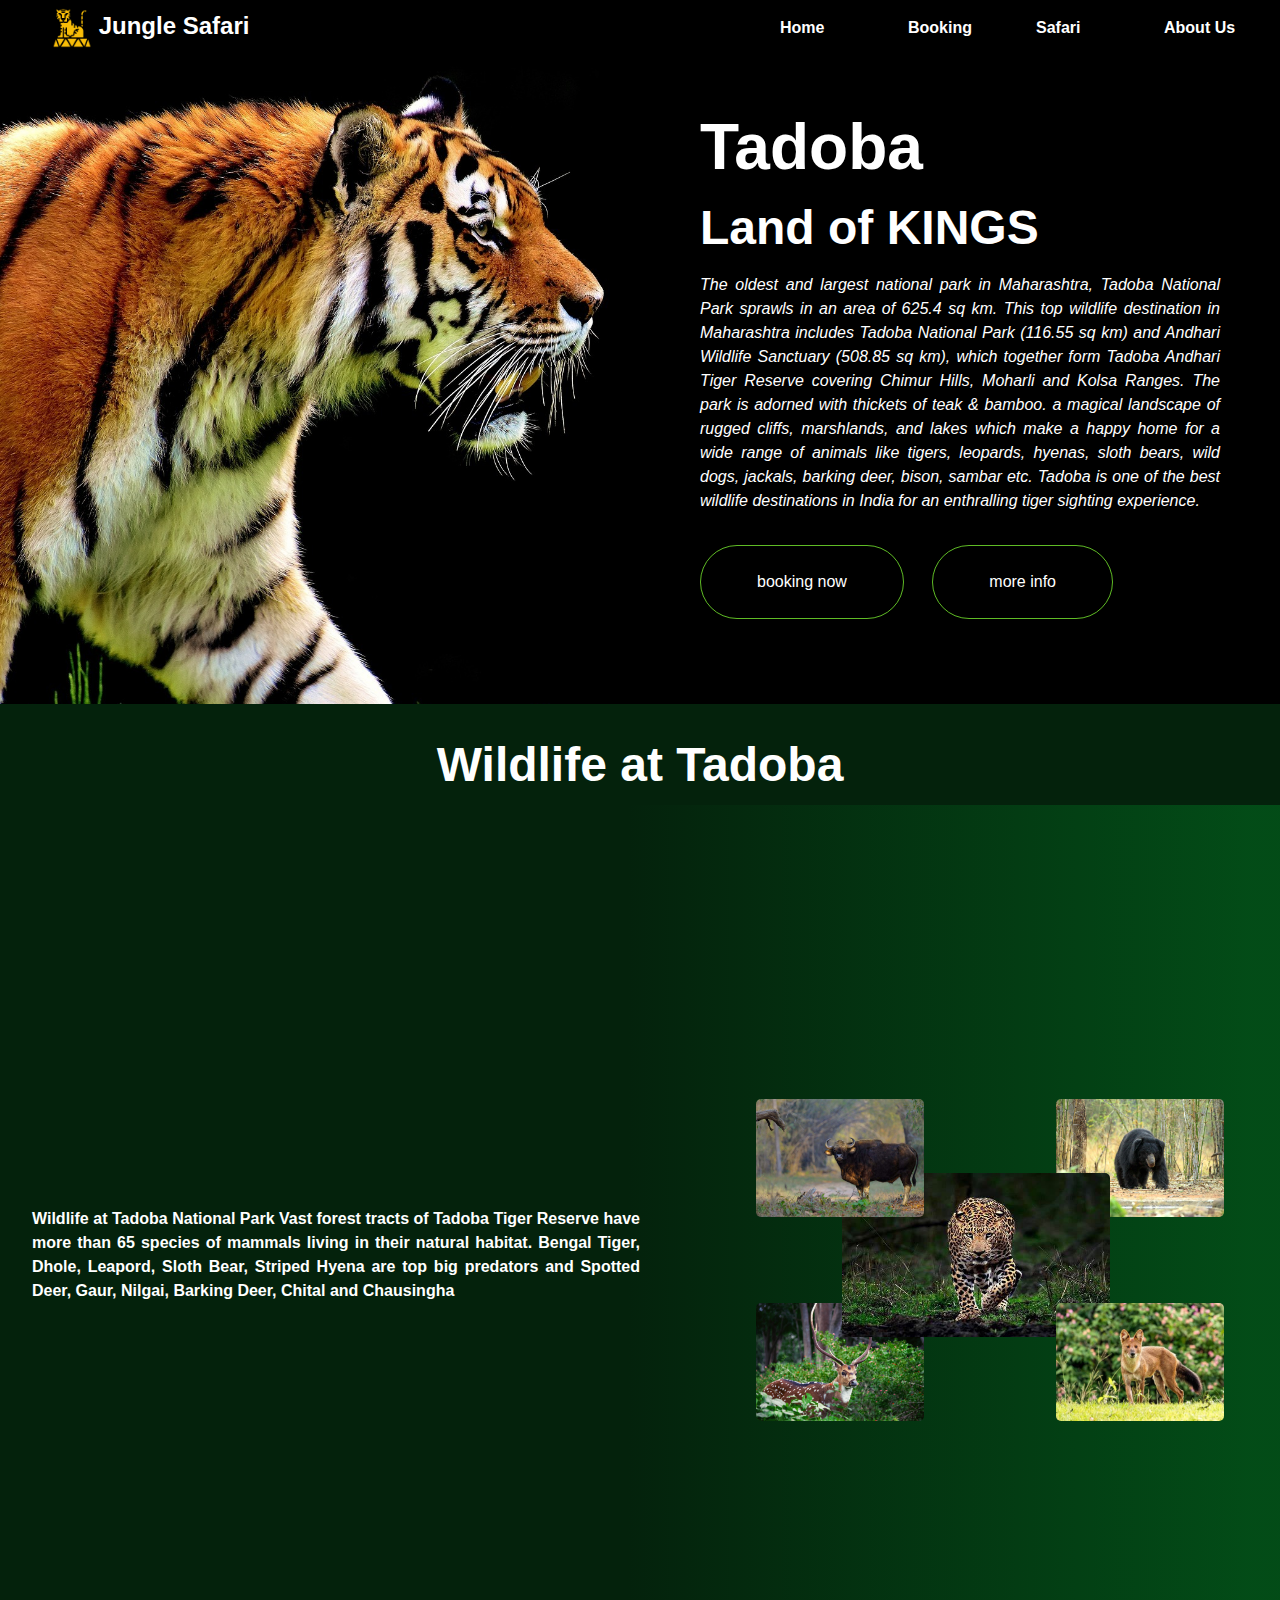
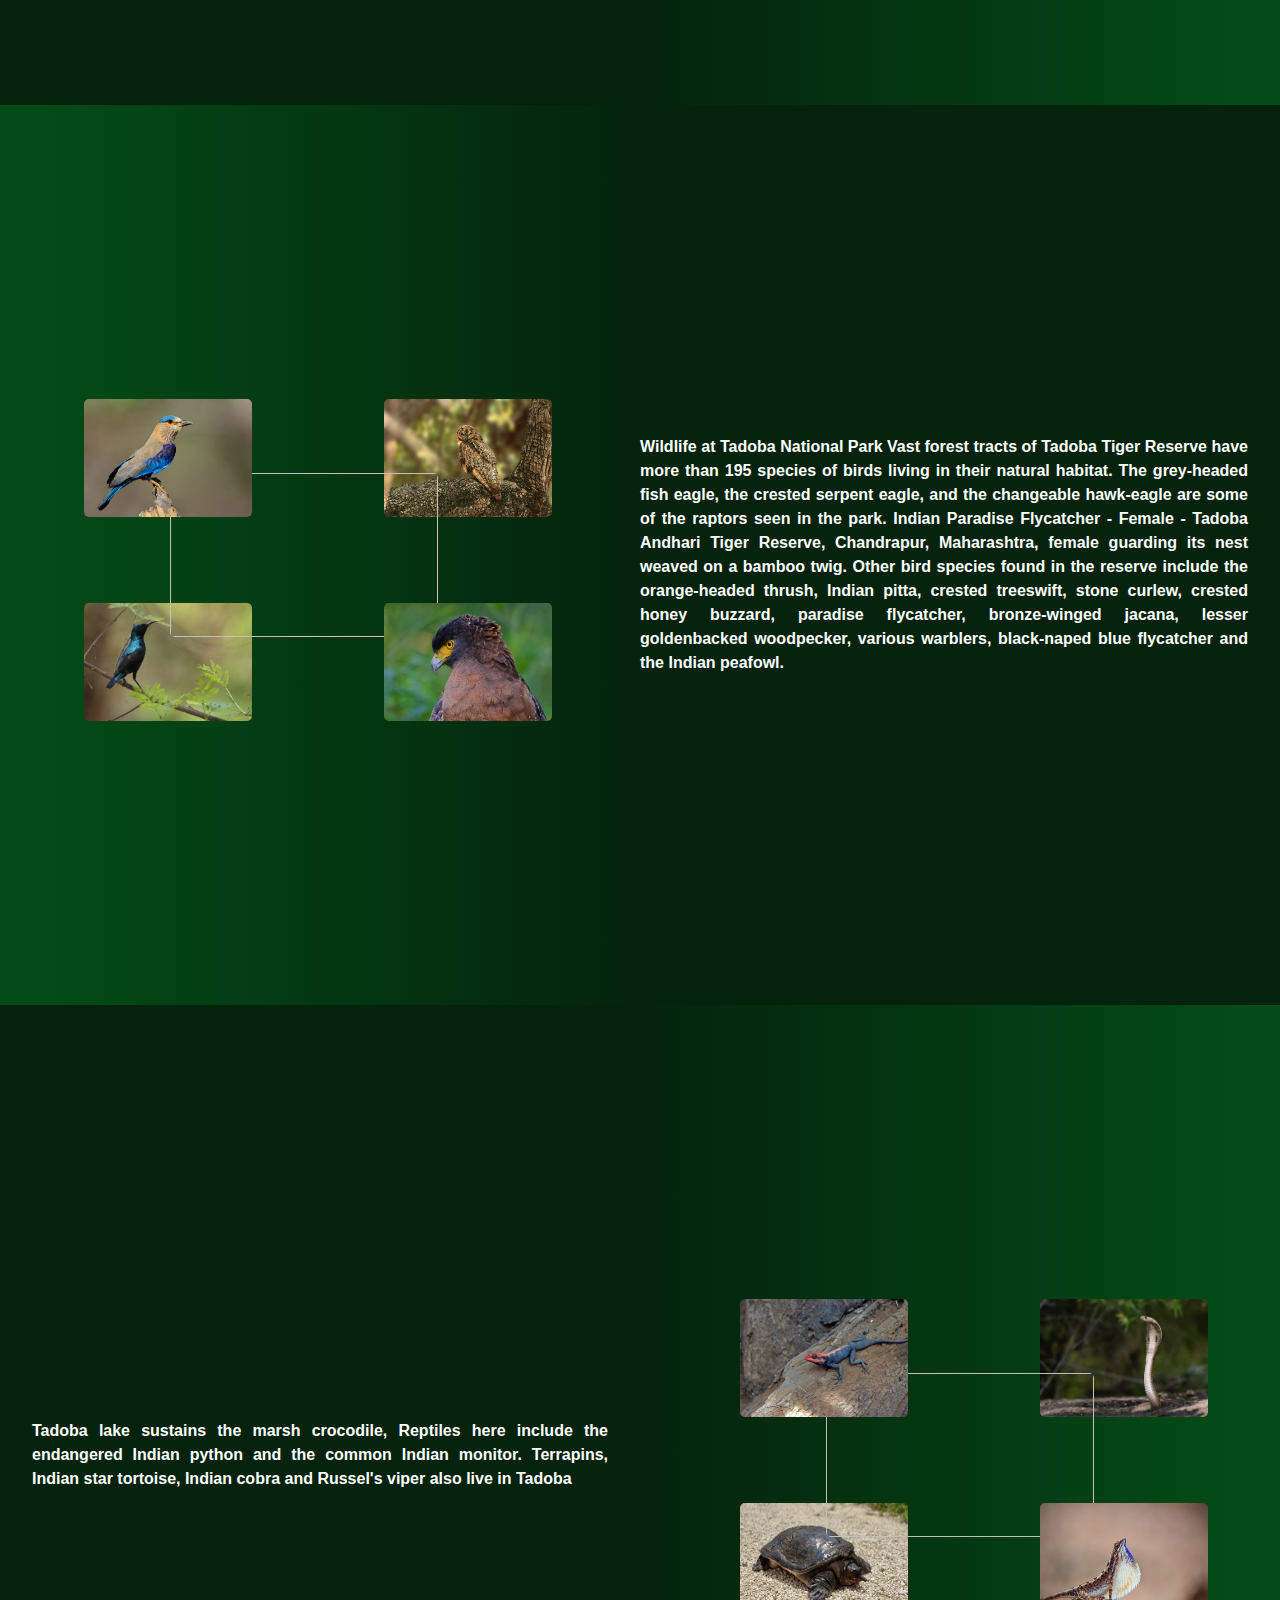
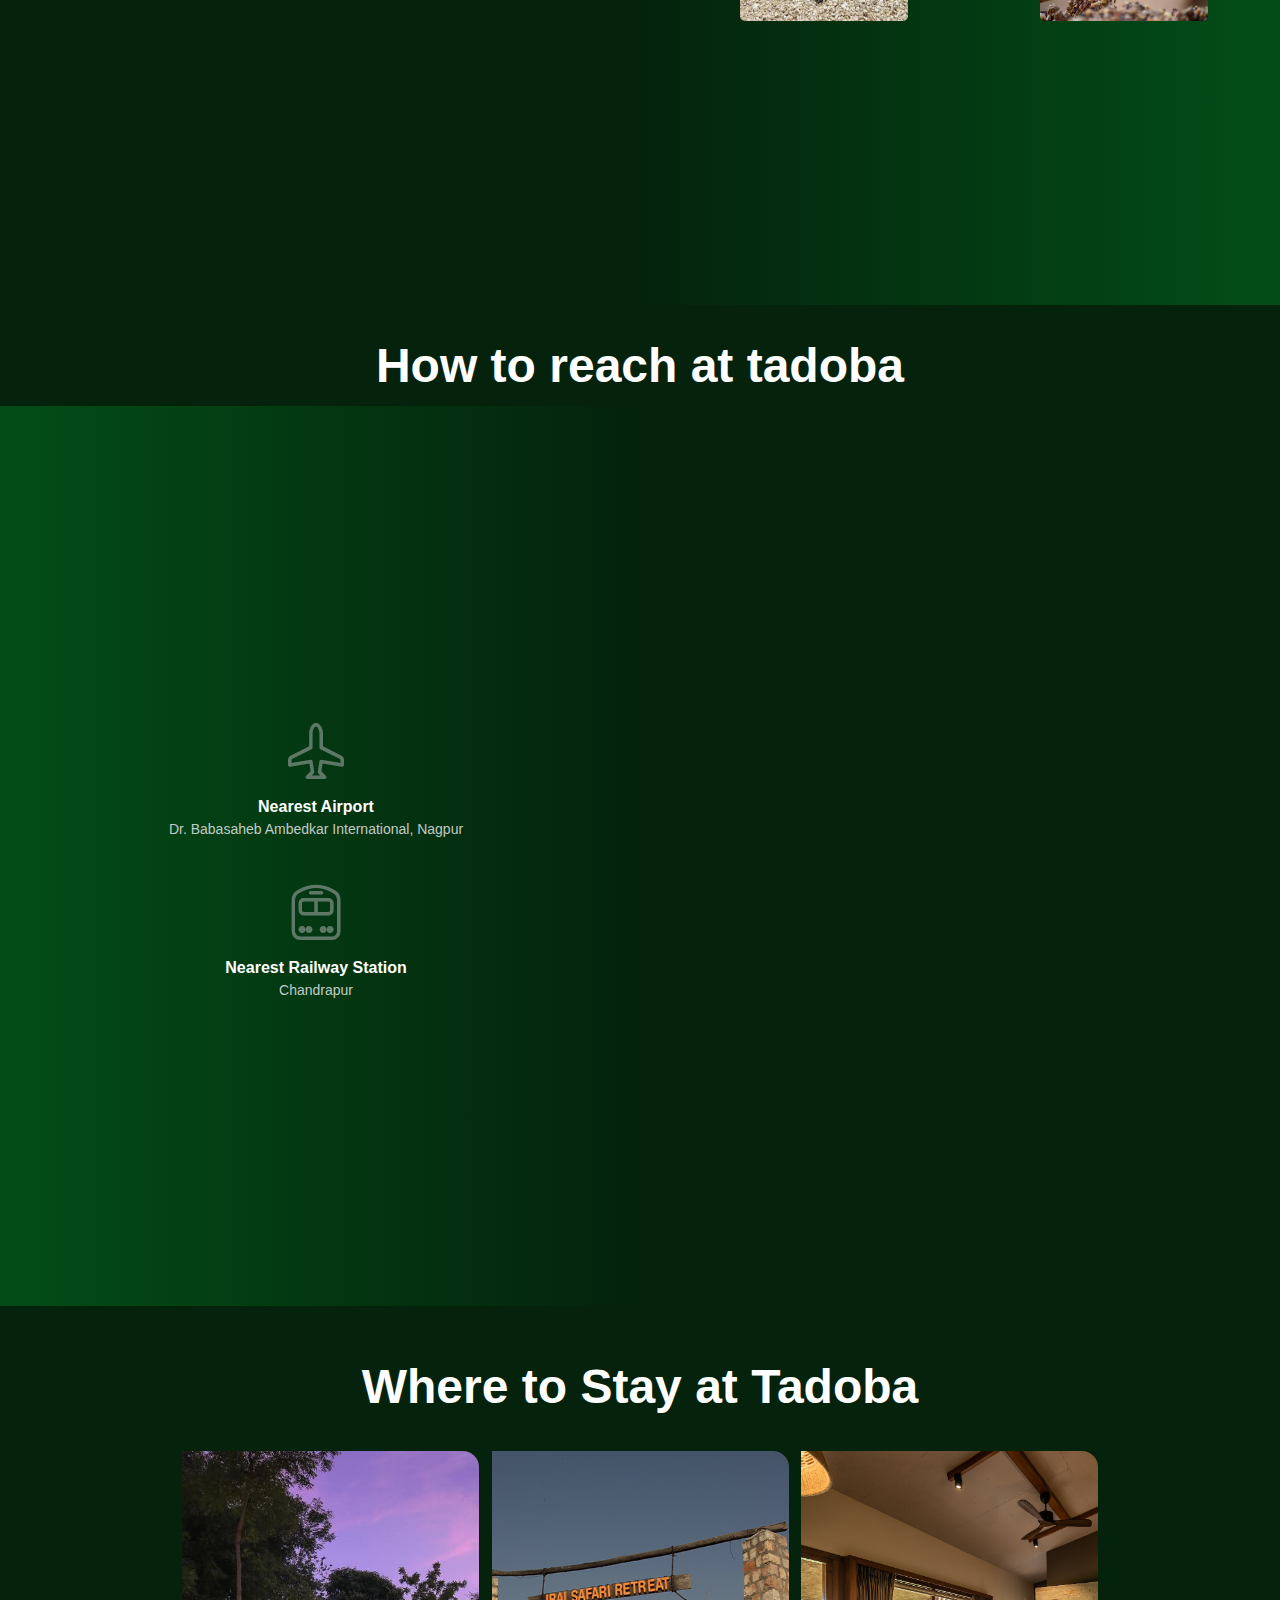
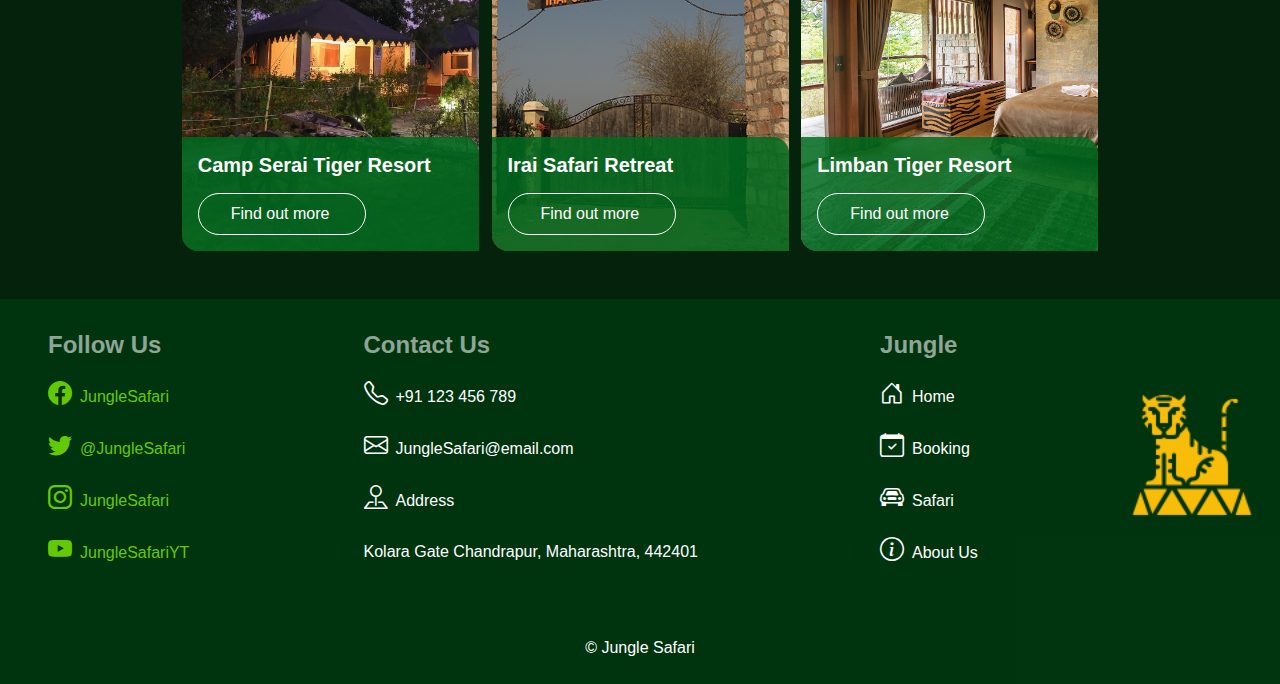
==== index.html @ 9cb2b4d2 "v0.1" ====
<!DOCTYPE html>
<html lang="en">
  <head>
    <meta charset="UTF-8" />
    <meta http-equiv="X-UA-Compatible" content="IE=edge" />
    <meta name="viewport" content="width=device-width, initial-scale=1.0" />
    <link rel="stylesheet" href="./css/bootstrap-icons.css">
    <link rel="stylesheet" href="./css/bootstrap.min.css">
    <link rel="stylesheet" href="./css/style.css" />

    <title>Jungle Safari</title>
    <link rel="icon" href="image/icons8-tiger-64.png" type="image/icon png ">
  </head>
  <body>
    <div class="hero-box container-fluid">
      <div class="row no-gutters navbar">
        <div class="col logo-a">
          <a href="#">
            <img
              src="image/icons8-tiger-96.png"
              width="40"
              height="40"
              alt="Logo image"
            />
            Jungle Safari
          </a>
        </div>
        <div class="col">
          <ul class="nav justify-content-end">
            <li><a href="#">Home</a></li>
            <li><a href="#">Booking</a></li>
            <li><a href="#">Safari</a></li>
            <li><a href="#">About Us</a></li>
          </ul>
        </div>
      </div>
      <div class="row no-gutters">
        <div class="col">
          <div class="hero-img">
            <img src="./image/tiger-crop.jpg" alt="" />
          </div>
        </div>
        <div class="col">
          <div class="hero-txt">
            <h1>Tadoba</h1>
            <h2>Land of KINGS</h2>
            <article>
              The oldest and largest national park in Maharashtra, Tadoba
              National Park sprawls in an area of 625.4 sq km. This top wildlife
              destination in Maharashtra includes Tadoba National Park (116.55
              sq km) and Andhari Wildlife Sanctuary (508.85 sq km), which
              together form Tadoba Andhari Tiger Reserve covering Chimur Hills,
              Moharli and Kolsa Ranges. The park is adorned with thickets of
              teak & bamboo. a magical landscape of rugged cliffs, marshlands,
              and lakes which make a happy home for a wide range of animals like
              tigers, leopards, hyenas, sloth bears, wild dogs, jackals, barking
              deer, bison, sambar etc. Tadoba is one of the best wildlife
              destinations in India for an enthralling tiger sighting
              experience.
            </article>
            <div class="button">
              <a class="btn-a" href="#">booking now</a>
              <a class="btn-a" href="#">more info</a>
            </div>
          </div>
        </div>
      </div>
    </div>
    <!-------------------------------------------------------------------------------------->
    <div class="info-section-box">
      <h2>Wildlife at Tadoba</h2>
      <!------------ Card-1  ----------------->
      
        <div class="section-box">
          <div class="row g-0 ">
            <div class="section-info col">
              Wildlife at Tadoba National Park Vast forest tracts of Tadoba
              Tiger Reserve have more than 65 species of mammals living in their
              natural habitat. Bengal Tiger, Dhole, Leapord, Sloth Bear, Striped
              Hyena are top big predators and Spotted Deer, Gaur, Nilgai,
              Barking Deer, Chital and Chausingha
            </div>
            <div class="section-image col">
              <img class="img-1" src="image/Rangawa.jpg" alt="" />
              <img class="img-2" src="image/Sloth-Beer.jpg" alt="" />
              <img class="img-3" src="image/Lepoard.jpg" alt="" />
              <img class="img-4" src="image/spotted-deer.jpg" alt="" />
              <img class="img-5" src="image/Dhole.jpg" alt="" />             
            </div>
          </div>
        </div>

        <!------------ Card-2  ----------------->
        <div class="section-box section-box-rev">
          <div class="row g-0">
            <div class="section-info col">
              Wildlife at Tadoba National Park Vast forest tracts of Tadoba
              Tiger Reserve have more than 195 species of birds living in their
              natural habitat. The grey-headed fish eagle, the crested serpent
              eagle, and the changeable hawk-eagle are some of the raptors seen
              in the park. Indian Paradise Flycatcher - Female - Tadoba Andhari
              Tiger Reserve, Chandrapur, Maharashtra, female guarding its nest
              weaved on a bamboo twig. Other bird species found in the reserve
              include the orange-headed thrush, Indian pitta, crested treeswift,
              stone curlew, crested honey buzzard, paradise flycatcher,
              bronze-winged jacana, lesser goldenbacked woodpecker, various
              warblers, black-naped blue flycatcher and the Indian peafowl.
            </div>
            <div class="section-image col">
              <img class="img-1" src="image/indian-roller.jpg" alt="" />
              <img class="img-2" src="image/motted-wood-owl.jpg" alt="" />
              <img class="img-3" src="image/Peacock.jpg" alt=""/>
              <img
                class="img-4"
                src="image/purple-sunbird.jpg"
                alt=""
              />
              <img class="img-5" src="image/crested-serpent-eagle.jpg" alt="" />
            </div>
          </div>
        </div>
        <!------------ Card-3  ----------------->
        <div class="section-box">
          <div class="row g-0">
            <div class="section-info col">
              Tadoba lake sustains the marsh crocodile, Reptiles here include the
              endangered Indian python and the common Indian monitor. Terrapins,
              Indian star tortoise, Indian cobra and Russel's viper also live in
              Tadoba
            </div>
            <div class="section-image col-md-6">
              <img class="img-1" src="image/Rock-Agama.jpg" alt="" />
              <img class="img-2" src="image/Cobra.jpg" alt="" />
              <img class="img-3" src="image/Crocodile.jpg" alt="" />
              <img class="img-4" src="image/Softshell-Turtle.jpg" alt="" />
              <img class="img-5" src="image/fan-throated-lizard.jpg" alt="" />
            </div>
          </div>      
        </div>
      </div>
      <!--------------------Map-Section---------------------------------------------->
      <div class="map-box">
        <h2>How to reach at tadoba</h2>
        <div class="map-card row ">
          <div class="map-i col">
            <div class="map-tran">         
              <i class="bi bi-airplane"></i>
              <div class="map-title">Nearest Airport</div>
              <div class="map-info">
                Dr. Babasaheb Ambedkar International, Nagpur
              </div>
            </div>
            <div class="map-tran">
              <i class="bi bi-train-front"></i>
              <div class="map-title">Nearest Railway Station</div>
              <div class="map-info">Chandrapur</div>
            </div>
          </div>
          <div class="map col">
            <iframe
              src="https://www.google.com/maps/embed?pb=!1m18!1m12!1m3!1d1222893.2368048888!2d78.76772570467499!3d20.540471046268408!2m3!1f0!2f0!3f0!3m2!1i1024!2i768!4f13.1!3m3!1m2!1s0x3a2ccd16b6538703%3A0x418b2e1575b004d1!2sTadoba-Andhari%20National%20Park!5e0!3m2!1sen!2sin!4v1667019342369!5m2!1sen!2sin"
  
              allowfullscreen=""
              loading="lazy"
              referrerpolicy="no-referrer-when-downgrade"
            ></iframe>
          </div>
        </div>
      </div>
      <!------------------------------Card DECk---------------------------------->
      <div class="card-box">
        <h2>Where to Stay at Tadoba</h2>

        <div class="row g-0">   
        
          <div class="cards-box">
            <img src="image/camp-serai.jpg" alt="">
              <div class="card-des">
              <h5>Camp Serai Tiger Resort</h5>
              <a class="card-btn" href="#">Find out more</a>
            </div>
          </div>
          
        
          <div class="cards-box ">
            <img src="image/Irai-safari-retreat.jpg" alt="">
            <div class="card-des">            
              <h5>Irai Safari Retreat</h5>
              <a class="card-btn" href="#">Find out more</a>
            </div>
          </div>
          
          
          <div class="cards-box">
            <img src="image/Limban-Resort.jpg" alt="">         
            <div class="card-des">
              <h5>Limban Tiger Resort</h5>
              <a class="card-btn" href="#">Find out more</a>
            </div>
      
          </div>
        </div>
      </div>
    </div>
    <!------------------------------------Footer---------------------------------------------------->
    <footer>
      <div class="card-footer">
      <div class="footer-social social-a">
        <h6>Follow Us</h6>
        <a href="#"><i class="bi bi-facebook"></i>JungleSafari </a>
        <a href="#"><i class="bi bi-twitter"></i>@JungleSafari</a>
        <a href="#"><i class="bi bi-instagram"></i>JungleSafari</a>
        <a href=""><i class="bi bi-youtube"></i>JungleSafariYT</a>
      </div>
      <div class="footer-social">
        <h6>Contact Us</h6>
        <a href="#"><i class="bi bi-telephone"></i>+91 123 456 789</a>
        <a href="#"><i class="bi bi-envelope"></i>JungleSafari@email.com</a>
        <a href=""#><i class="bi bi-pin-map"></i>Address</a>
        <div class="address"> Kolara Gate Chandrapur, Maharashtra, 442401</div>
      </div>
      <div class="footer-social">
        <h6>Jungle</h6>
        <a href="#"><i class="bi bi-house-door"></i>Home</a>
        <a href="#"><i class="bi bi-calendar-check"></i>Booking</a>
        <a href="#"><i class="bi bi-car-front"></i>Safari</a>
        <a href="#"
        ><i class="bi bi-info-circle"></i>About Us</a
      >
      </div>
      <div class="img-footer">
        <img  src="image/icons8-tiger-96.png" alt="" width="128" height="128">
        
      </div>
    </div>
      <div class="footer-copy"> &copy; Jungle Safari</div>
    </footer>
  </body>
</html>
---- css/style.css ----
body {
  margin: 0;
  padding: 0;
  box-sizing: border-box;
  font-family: "Open Sans", sans-serif;
  background-color: #04220c;
}

@font-face {
  font-display: swap;
  font-family: "Open Sans";
  font-style: normal;
  src: local("Open Sans") url(font/opensans.woff2) format("woff2");
}

.hero-box {
  background-color: rgb(0, 0, 0);
}

.nav a {
  color: #ffff;
  font-size: 16px;
  font-weight: 600;
  text-decoration: none;
  padding: 10px 24px;
}

.nav li {
  width: 128px;
  height: 24px;
}
.nav a:hover {
  background-color: #5fbb25;
  border-radius: 20px;
}
.logo-a {
  margin-left: 40px;
}
.logo-a a {
  font-size: 24px;
  font-weight: 600;
  color: #ffff;
}
.logo-a a {
  text-decoration: none;
}
.logo-a a:hover {
  color: #5fbb25;
}

.hero-img {
  position: relative;
  width: 100%;
  height: 100%;
  margin-left: -15px;
}
.hero-img img {
  width: 100%;
  height: 100%;
  object-fit: cover;
  object-position: top -64px right 0;
  position: absolute;
  left: 0;
  right: 0;
  bottom: 0;
  top: 0;
}
.hero-txt {
  color: rgb(255, 255, 255);
  padding: 48px;
  min-height: 648px;
  text-align: justify;
}

.hero-txt h1 {
  font-size: 64px;
  font-weight: 800;
  line-height: 87px;
}
.hero-txt h2 {
  font-size: 48px;
  font-weight: 600;
}
article {
  padding: 8px 0;
  font-size: 16px;
  font-style: italic;
  font-weight: 500;
}
.button {
  padding-top: 24px;
}

.button a {
  text-decoration: none;
  font-size: 16px;
  font-weight: 600px;
  color: #ffff;
}

.btn-a {
  display: inline-block;
  border: 1px solid #5fbb25;
  background: none;
  padding: 24px 56px;
  border-radius: 40px;
  margin-right: 24px;
}
.btn-a:hover {
  background-color: #5fbb25;
}

.info-section-box {
  display: flex;
  flex-direction: column;
}
.info-section-box h2 {
  color: #ffff;
  font-size: 48px;
  font-weight: 600;
  line-height: 65px;
  align-self: center;
  margin-top: 28px;
}
.section-box {
  display: flex;
  background: linear-gradient(
    270deg,
    rgba(1, 117, 34, 0.5) 2.24%,
    rgba(7, 99, 33, 0) 51.05%
  );
  align-items: center;
  height: 100vh;
  min-height: 400px;
}

.section-box-rev {
  background: linear-gradient(
    90deg,
    rgba(1, 117, 34, 0.5) 2.24%,
    rgba(7, 99, 33, 0) 51.05%
  );
}
.section-box-rev .row {
  flex-direction: row-reverse;
}
.section-info {
  color: #ffff;
  font-size: 16px;
  font-weight: bold;
  padding: 32px;
  align-self: center;
  text-align: justify;
}

.section-image {
  position: relative;
}
.img-1 {
  position: absolute;
  width: 168px;
  height: 118px;
  top: 50%;
  right: 50%;
  transform: translate(-52px, -156px);
  border-radius: 5px;
  z-index: 10;
}
.img-2 {
  position: absolute;
  width: 168px;
  height: 118px;
  top: 50%;
  left: 50%;
  transform: translate(80px, -156px);
  border-radius: 5px;
}

.img-3 {
  position: absolute;
  width: 268px;
  height: 164px;
  top: 50%;
  right: 50%;
  transform: translate(50%, -50%);
  border-radius: 5px;
  z-index: 5;
}

.img-4 {
  position: absolute;
  width: 168px;
  height: 118px;
  top: 50%;
  right: 50%;
  transform: translate(-52px, 48px);
  border-radius: 5px;
}

.img-5 {
  position: absolute;
  width: 168px;
  height: 118px;
  top: 50%;
  left: 50%;
  transform: translate(80px, 48px);
  border-radius: 5px;
  z-index: 10;
}
/* ---------------------------------------------------------------------------------------- */
.map-box {
  display: flex;
  flex-direction: column;
}
.map-card {
  display: flex;
  background: linear-gradient(
    90deg,
    rgba(1, 117, 34, 0.5) 2.24%,
    rgba(7, 99, 33, 0) 51.05%
  );
  justify-content: space-around;
  width: 100vw;
  height: 100vh;
  min-height: 500px;
  align-items: center;
  padding: 16px;
}
.map-box h2 {
  color: #ffff;
  font-size: 48px;
  font-weight: 600;
  line-height: 65px;
  align-self: center;
  margin-top: 28px;
}
.map-tran {
  text-align: center;
  padding: 16px 48px;
}
.map-tran i {
  color: #b8b8b8;
  font-size: 56px;
  opacity: 50%;
}
.map-title {
  font-size: 16px;
  font-weight: bold;
  color: #ffff;
}
.map-info {
  color: #ebebebd4;
  font-size: 14px;
}
.map iframe {
  width: 100%;

  min-height: 450px;
  border-radius: 10px;
}

/* -------------------------------------------------------------------------------------- */
.card-box {
  display: flex;
  flex-direction: column;
  margin-top: 16px;
}
.card-box .row {
  justify-content: center;
  column-gap: 1%;
}
.card-box h2 {
  color: #ffff;
  font-size: 48px;
  font-weight: 600;
  line-height: 65px;
  margin-top: 32px;
  align-self: center;
}

.cards-box {
  position: relative;
  margin-top: 24px;
  width: 297px;
  height: 400px;
}

.cards-box img {
  object-position: -56px;
  object-fit: cover;
  width: 100%;
  height: 400px;
  border-radius: 0 16px;
}

.card-des {
  position: absolute;
  background: #006c1ed9;
  border-radius: 0 16px;
  bottom: 0;
  left: 0;
  right: 0;
  padding: 16px;
}

.card-des h5 {
  font-weight: 600;
  margin-bottom: 16px;
  color: #ffff;
}
.card-btn {
  text-decoration: none;
  display: inline-block;
  padding: 8px 32px;
  height: 42px;
  width: 168px;
  border: 1px solid #ffff;
  background: none;
  border-radius: 40px;
  color: #ffff;
  font-size: 16px;
  align-self: center;
}
.card-btn:hover {
  border: 1px solid #5fbb25;
  background-color: #5fbb25;
  color: #ffff;
}

footer {
  display: flex;
  flex-direction: column;
  background-color: #003910d4;
  margin-top: 48px;
}
.card-footer {
  display: flex;
  justify-content: space-between;
  padding: 16px;
}
.footer-social {
  display: flex;
  flex-direction: column;
  padding: 16px;
}
.footer-social a {
  padding: 8px;
}

.footer-social i {
  padding: 8px;
  font-size: 24px;
}
.card-footer a {
  text-decoration: none;
  color: #ffff;
}
.social-a a {
  color: #64c905;
}

.card-footer a:hover {
  color: #5fbb25;
}
.img-footer {
  align-self: center;
  padding: 8px;
}
footer span {
  padding: 8px;
}

footer h6 {
  color: rgba(255, 255, 255, 0.564);
  font-size: 24px;
  font-weight: 600;
  padding-left: 16px;
}

.address {
  padding: 16px;
  color: #ffff;
}
.footer-copy {
  padding: 24px;
  align-self: center;
  color: #ffff;
}
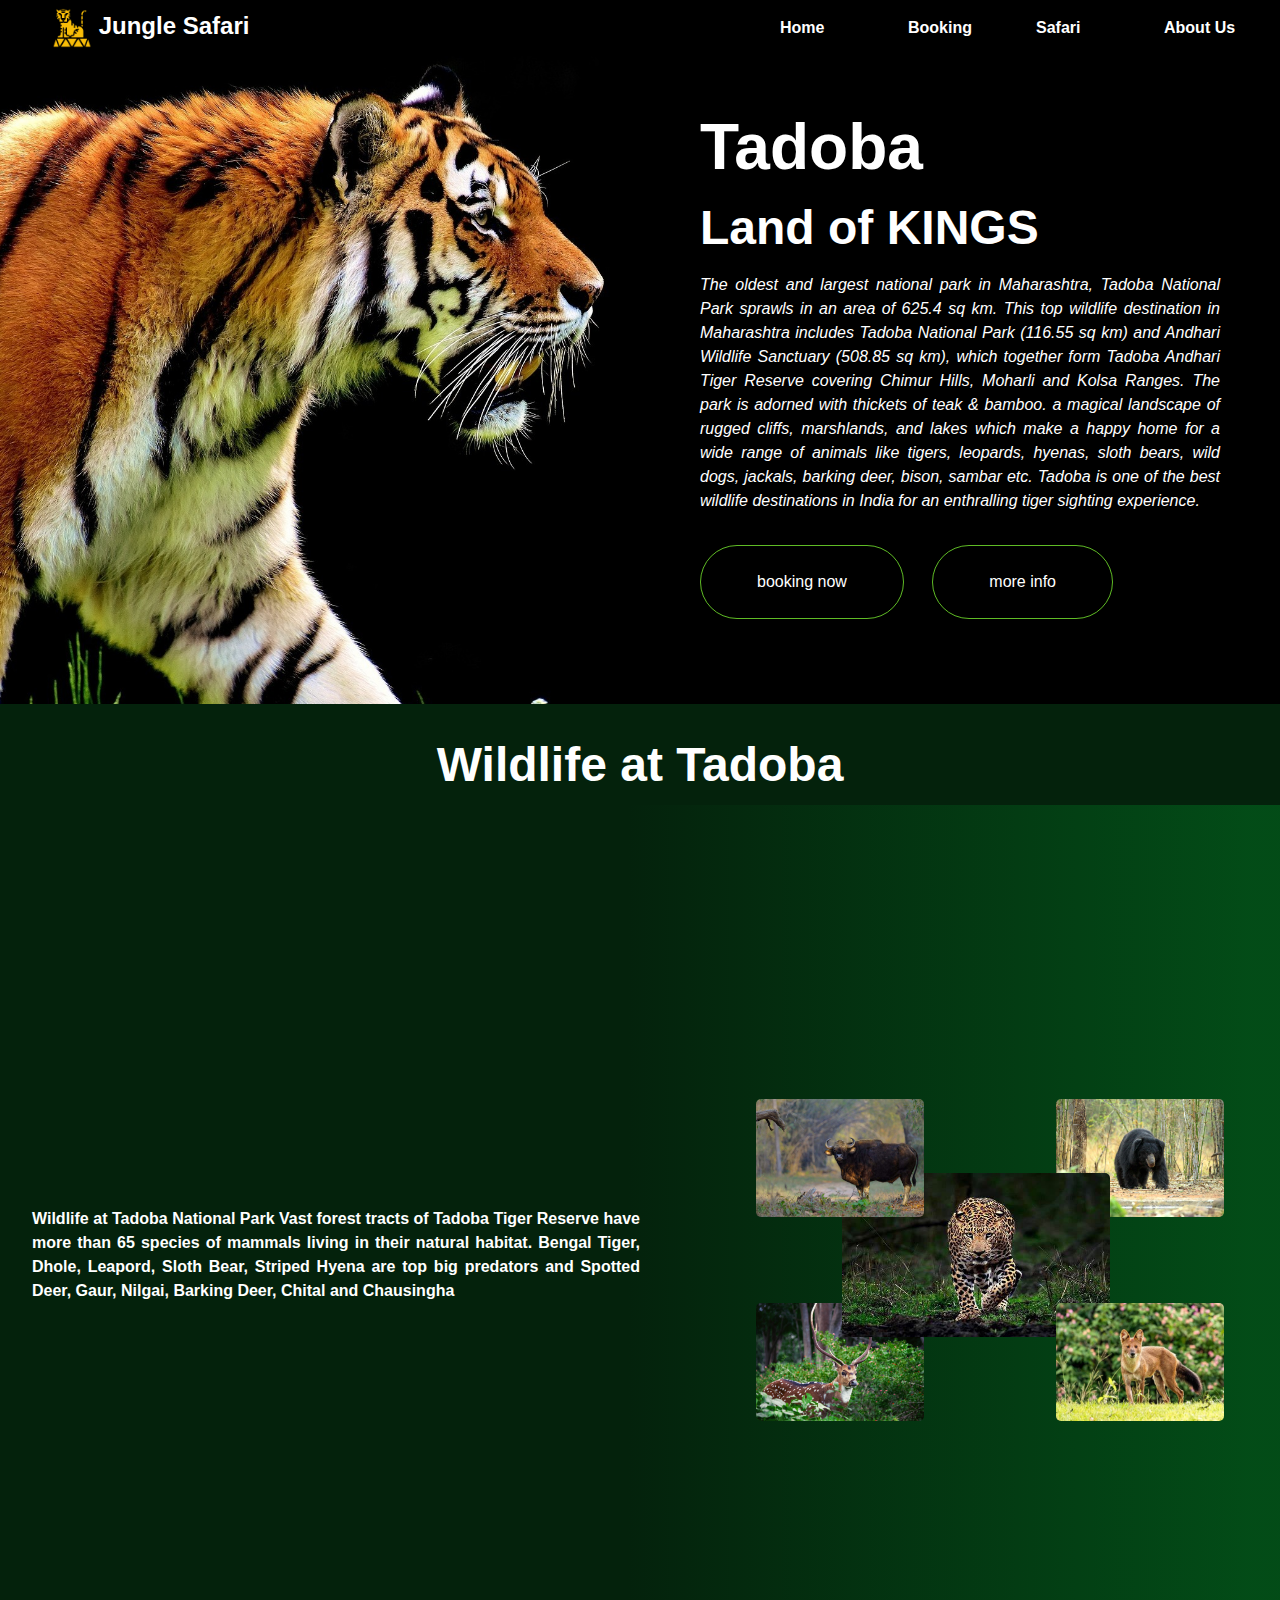
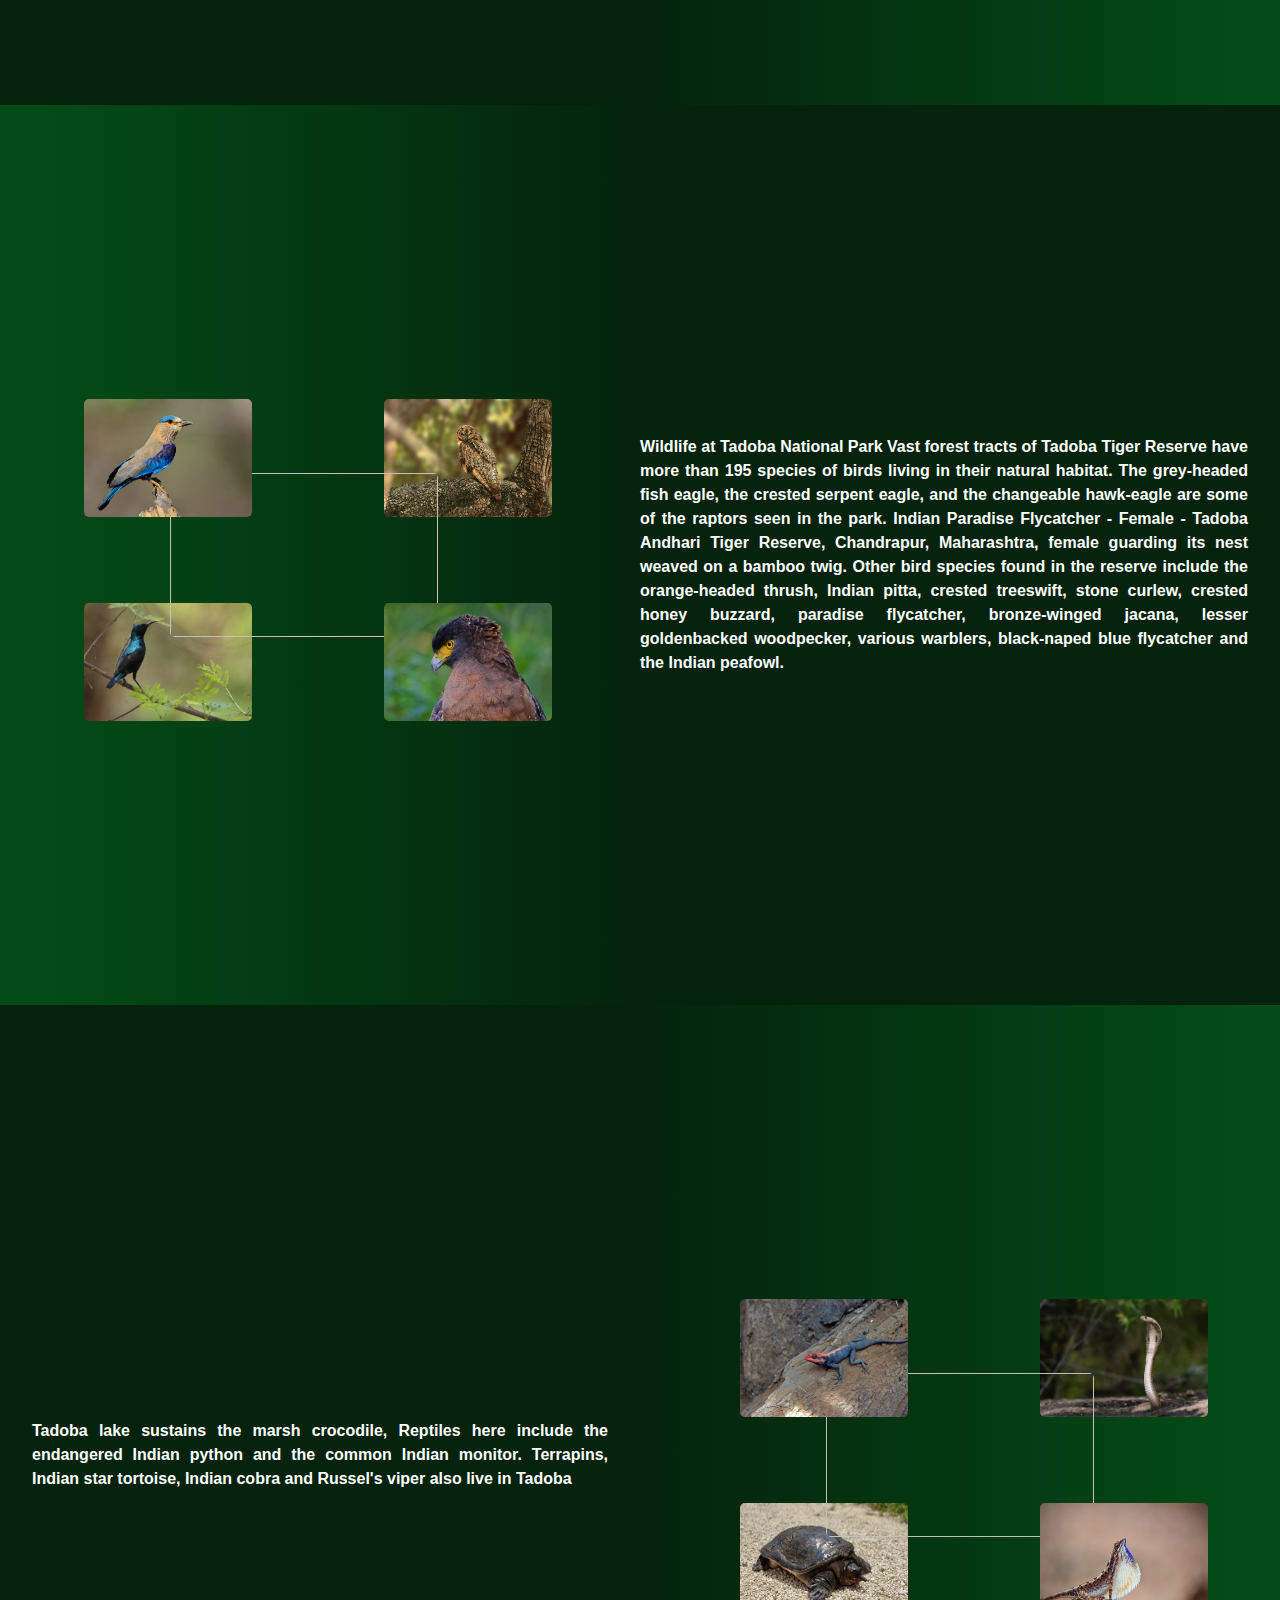
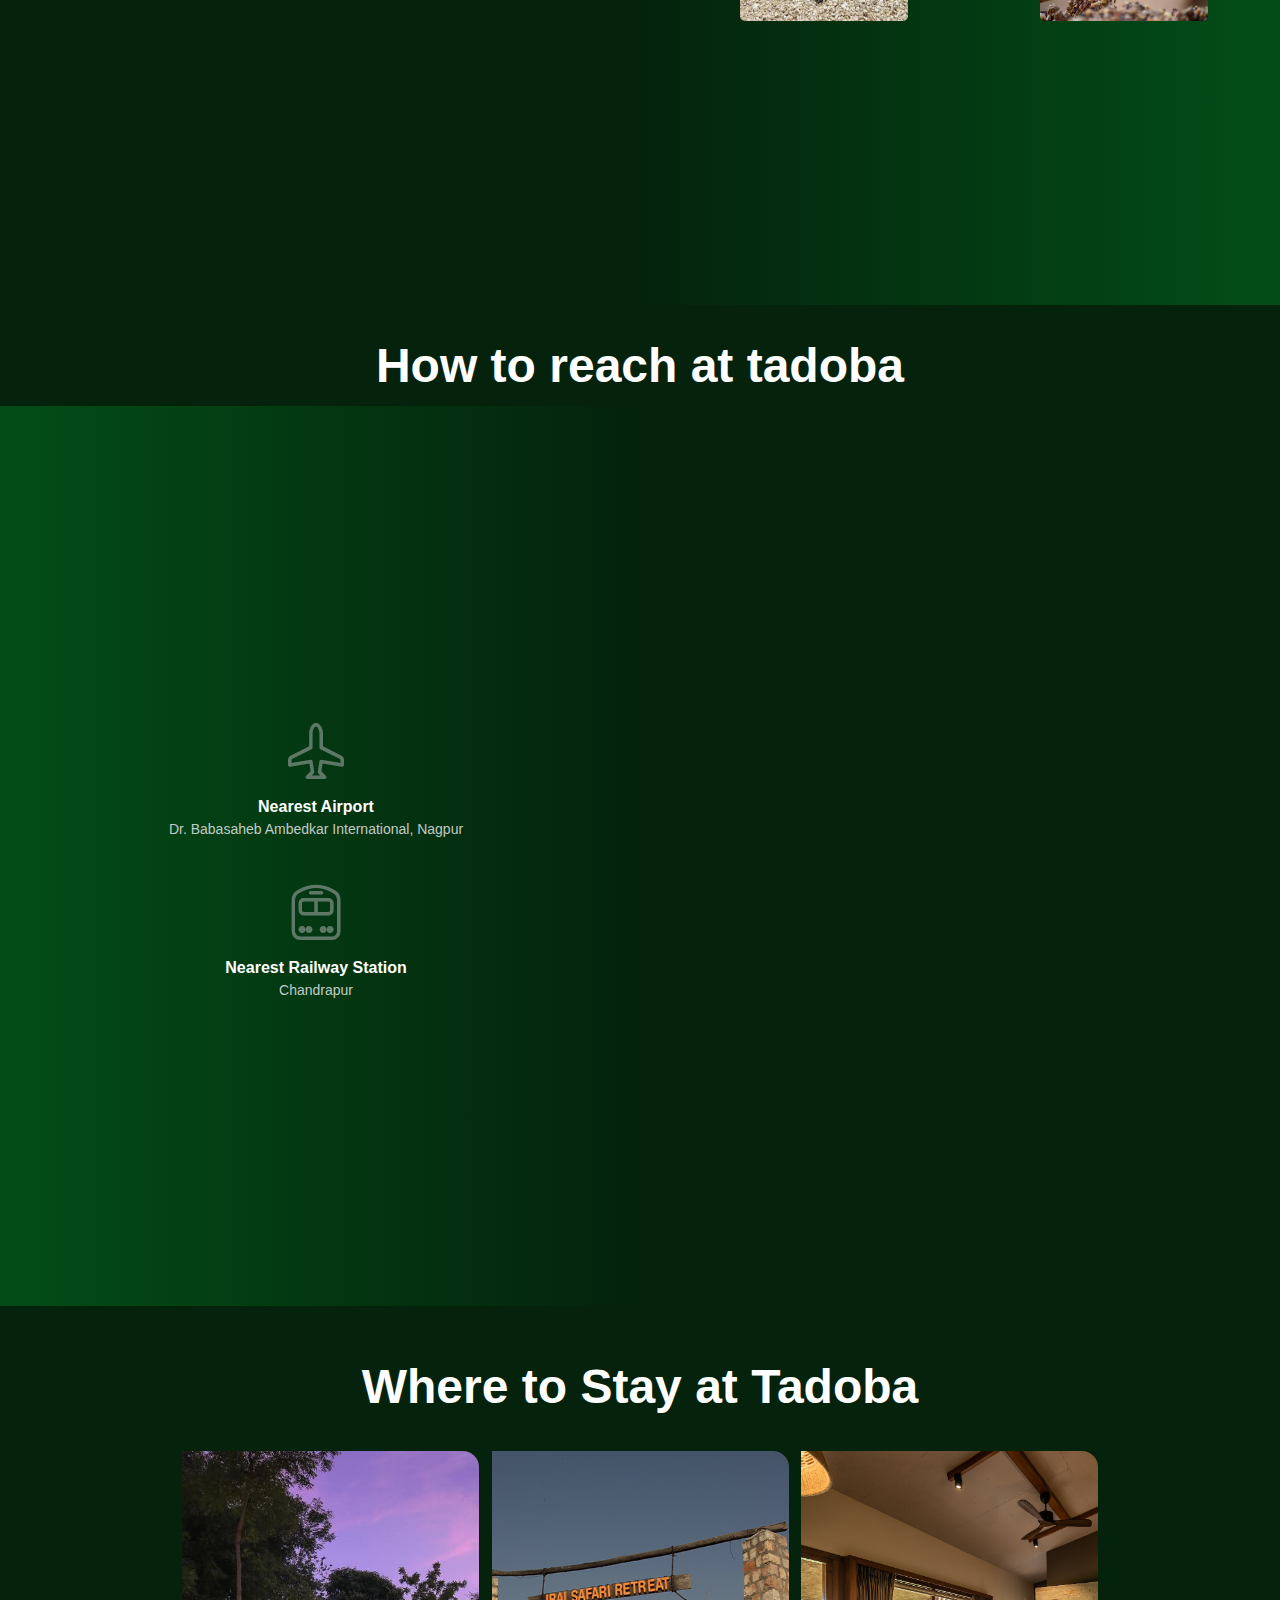
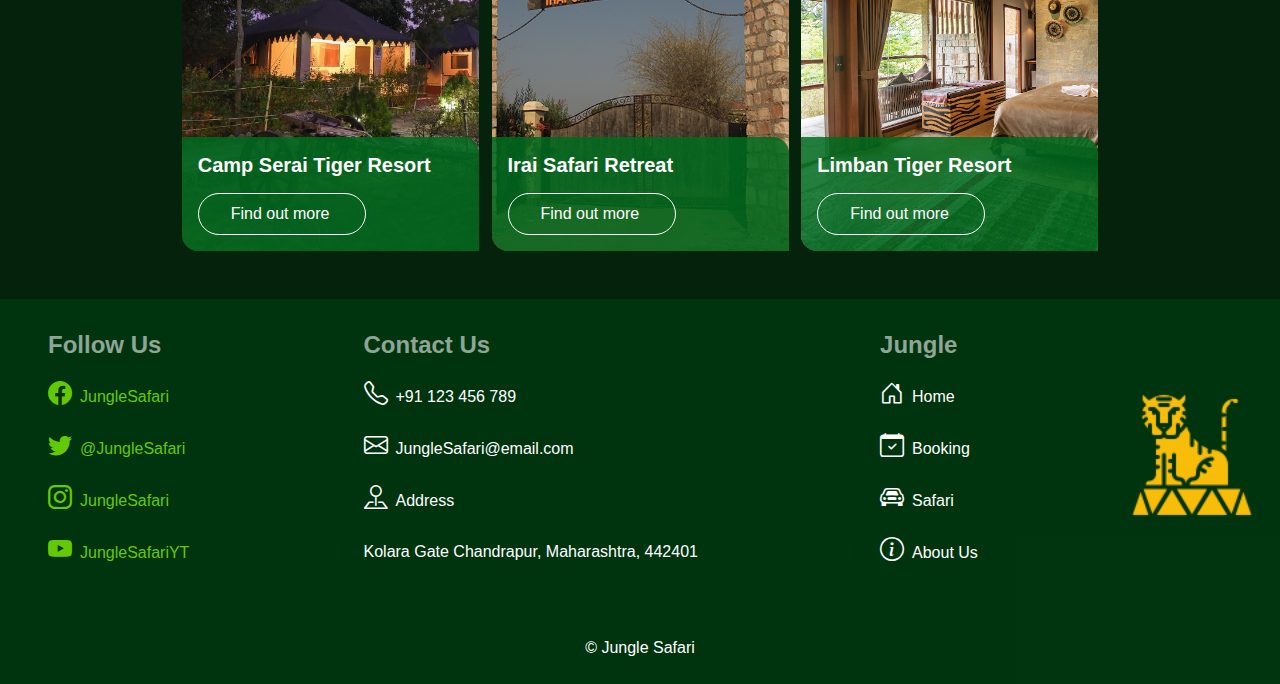
==== commit 7aa071e5: "v 0.1.1" ====
--- a/index.html
+++ b/index.html
@@ -37,7 +37,7 @@
       <div class="row no-gutters">
         <div class="col">
           <div class="hero-img">
-            <img src="./image/tiger-crop.jpg" alt="" />
+            <img src="./image/tiger-cropt.jpg" alt="" />
           </div>
         </div>
         <div class="col">
@@ -66,10 +66,10 @@
         </div>
       </div>
     </div>
-    <!-------------------------------------------------------------------------------------->
+    <!-----------------------------------Section Box--------------------------------------------------->
     <div class="info-section-box">
       <h2>Wildlife at Tadoba</h2>
-      <!------------ Card-1  ----------------->
+      <!------------ Section-1  ----------------->
       
         <div class="section-box">
           <div class="row g-0 ">
@@ -90,7 +90,7 @@
           </div>
         </div>
 
-        <!------------ Card-2  ----------------->
+        <!------------ Section-2  ----------------->
         <div class="section-box section-box-rev">
           <div class="row g-0">
             <div class="section-info col">
@@ -119,7 +119,7 @@
             </div>
           </div>
         </div>
-        <!------------ Card-3  ----------------->
+        <!------------ Section-3  ----------------->
         <div class="section-box">
           <div class="row g-0">
             <div class="section-info col">
--- a/css/style.css
+++ b/css/style.css
@@ -58,7 +58,7 @@
   width: 100%;
   height: 100%;
   object-fit: cover;
-  object-position: top -64px right 0;
+  object-position: top 0 right 0;
   position: absolute;
   left: 0;
   right: 0;
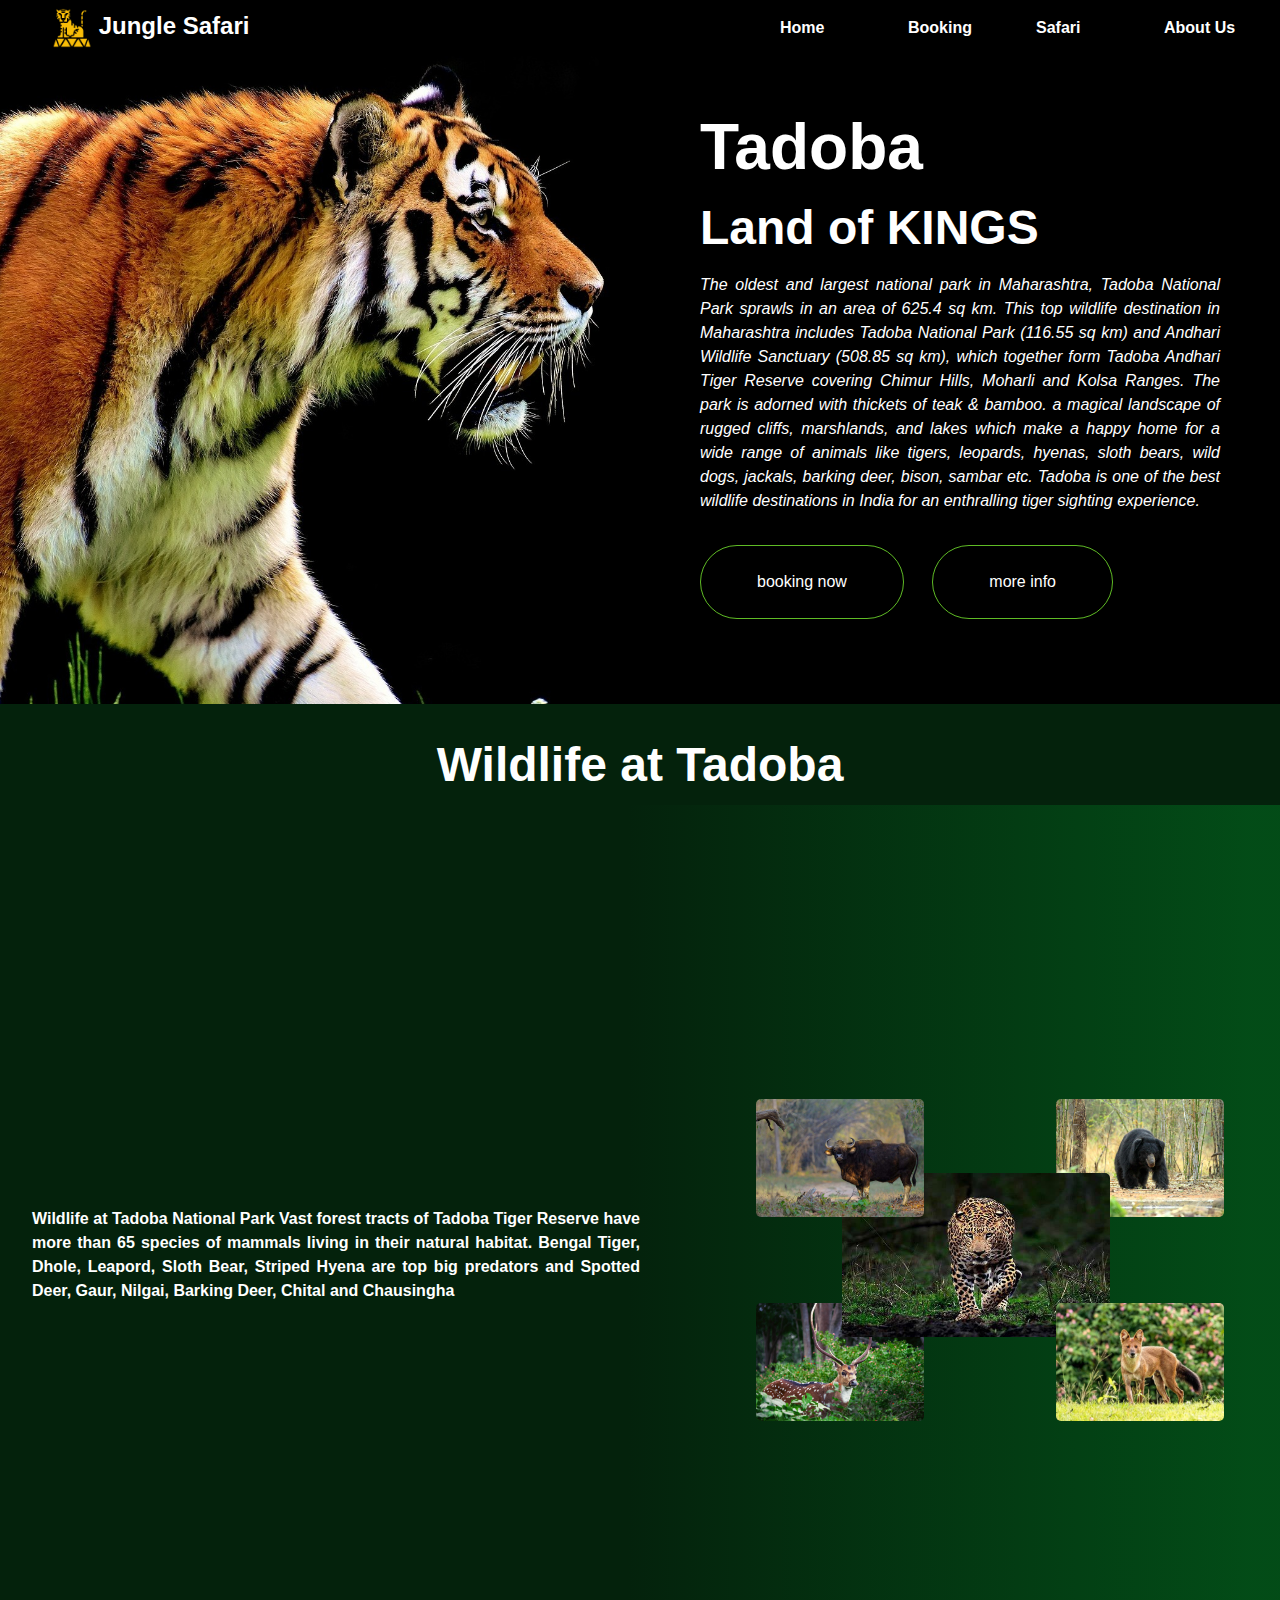
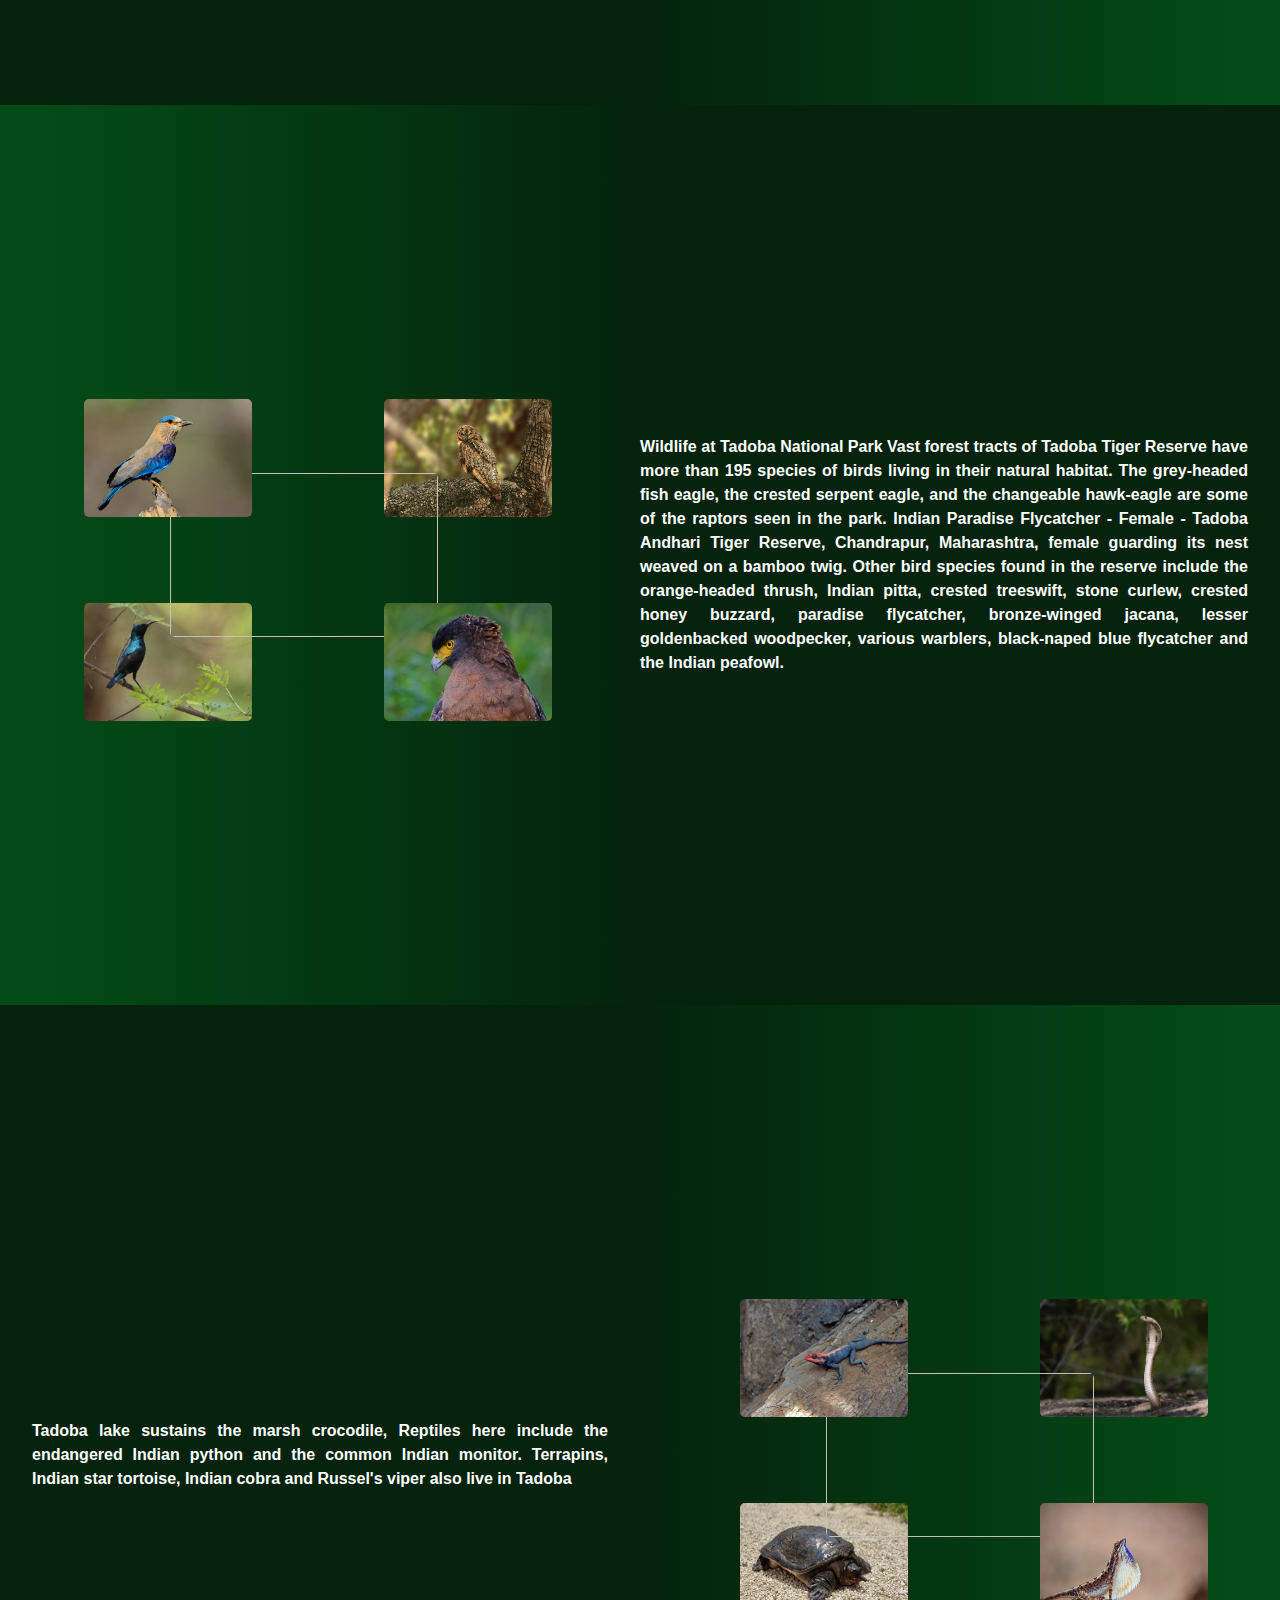
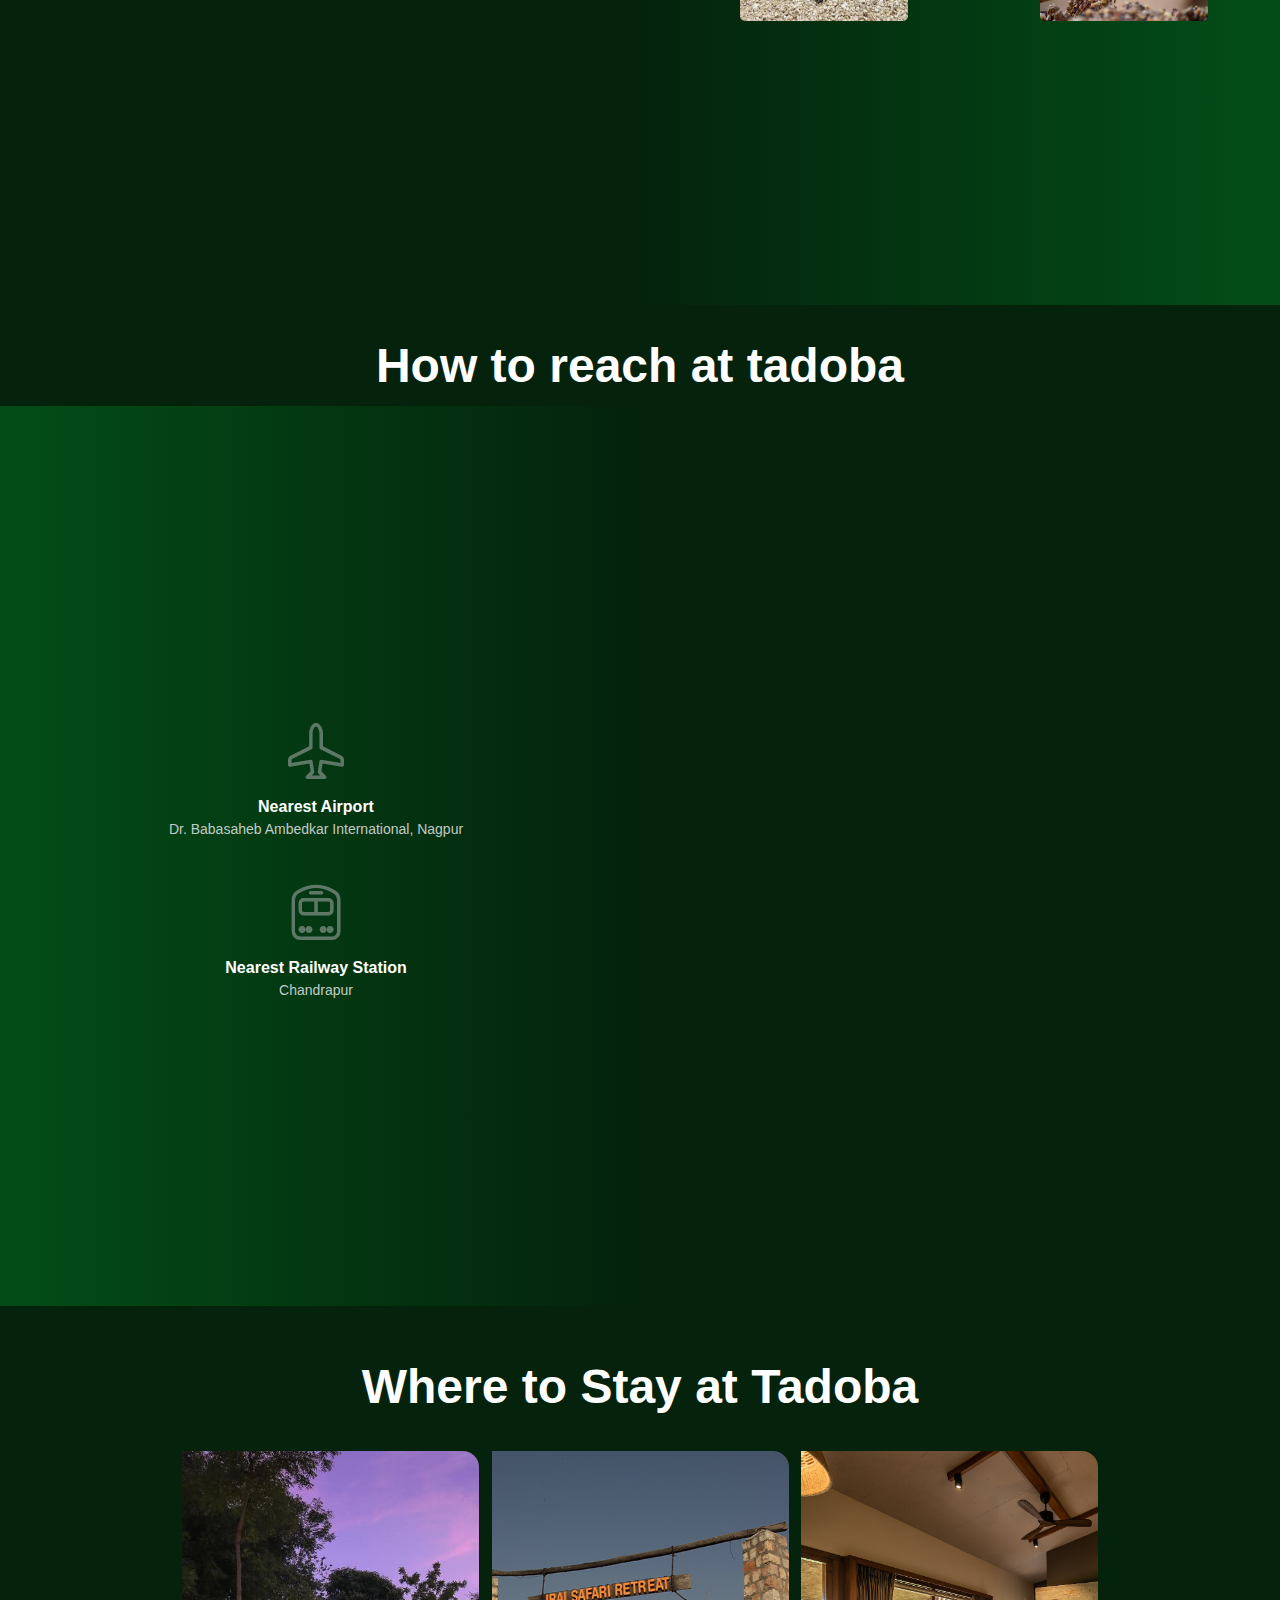
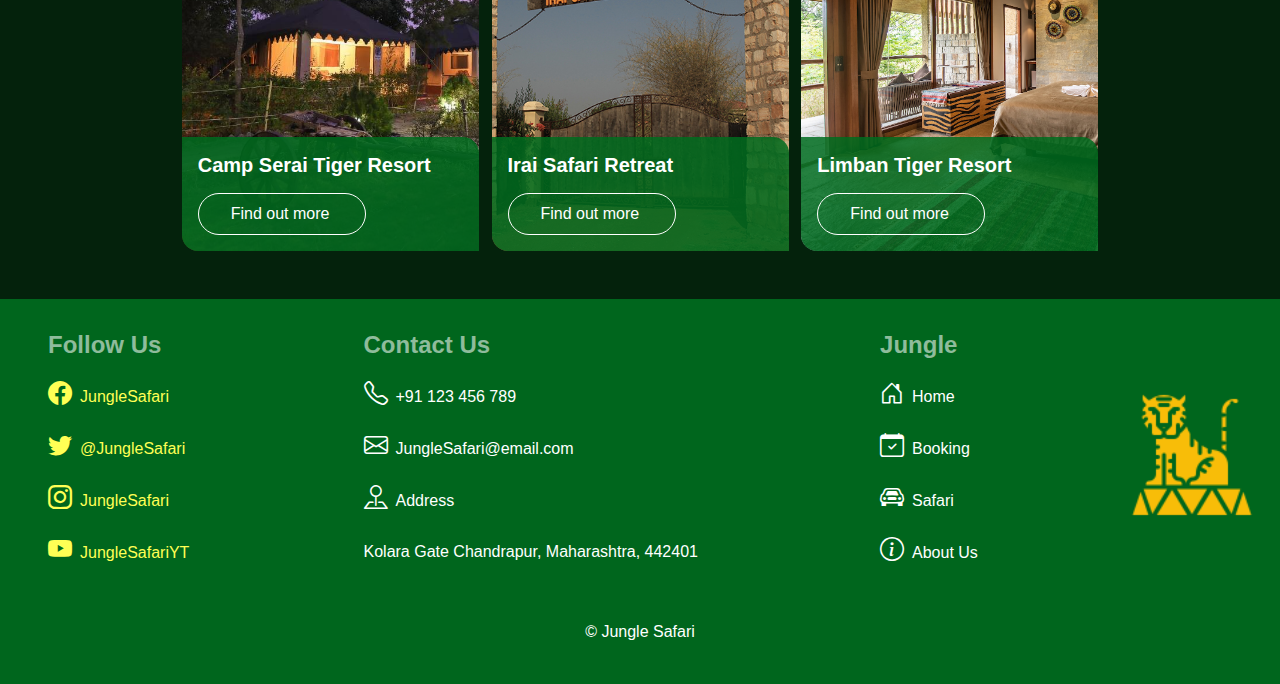
==== commit 221f2d23: "v0.1.2" ====
--- a/index.html
+++ b/index.html
@@ -173,27 +173,27 @@
 
         <div class="row g-0">   
         
-          <div class="cards-box">
+          <div class="card-box-item">
             <img src="image/camp-serai.jpg" alt="">
-              <div class="card-des">
+              <div class="card-contain">
               <h5>Camp Serai Tiger Resort</h5>
               <a class="card-btn" href="#">Find out more</a>
             </div>
           </div>
           
         
-          <div class="cards-box ">
+          <div class="card-box-item ">
             <img src="image/Irai-safari-retreat.jpg" alt="">
-            <div class="card-des">            
+            <div class="card-contain">            
               <h5>Irai Safari Retreat</h5>
               <a class="card-btn" href="#">Find out more</a>
             </div>
           </div>
           
           
-          <div class="cards-box">
+          <div class="card-box-item">
             <img src="image/Limban-Resort.jpg" alt="">         
-            <div class="card-des">
+            <div class="card-contain">
               <h5>Limban Tiger Resort</h5>
               <a class="card-btn" href="#">Find out more</a>
             </div>
@@ -204,7 +204,7 @@
     </div>
     <!------------------------------------Footer---------------------------------------------------->
     <footer>
-      <div class="card-footer">
+     <div class="card-footer">
       <div class="footer-social social-a">
         <h6>Follow Us</h6>
         <a href="#"><i class="bi bi-facebook"></i>JungleSafari </a>
--- a/css/style.css
+++ b/css/style.css
@@ -278,14 +278,14 @@
   align-self: center;
 }
 
-.cards-box {
+.card-box-item {
   position: relative;
   margin-top: 24px;
   width: 297px;
   height: 400px;
 }
 
-.cards-box img {
+.card-box-item img {
   object-position: -56px;
   object-fit: cover;
   width: 100%;
@@ -293,7 +293,7 @@
   border-radius: 0 16px;
 }
 
-.card-des {
+.card-contain {
   position: absolute;
   background: #006c1ed9;
   border-radius: 0 16px;
@@ -303,7 +303,7 @@
   padding: 16px;
 }
 
-.card-des h5 {
+.card-contain h5 {
   font-weight: 600;
   margin-bottom: 16px;
   color: #ffff;
@@ -330,13 +330,13 @@
 footer {
   display: flex;
   flex-direction: column;
-  background-color: #003910d4;
+  background-color: #00661d;
   margin-top: 48px;
+  padding: 16px;
 }
 .card-footer {
   display: flex;
   justify-content: space-between;
-  padding: 16px;
 }
 .footer-social {
   display: flex;
@@ -356,7 +356,7 @@
   color: #ffff;
 }
 .social-a a {
-  color: #64c905;
+  color: #ffff55;
 }
 
 .card-footer a:hover {
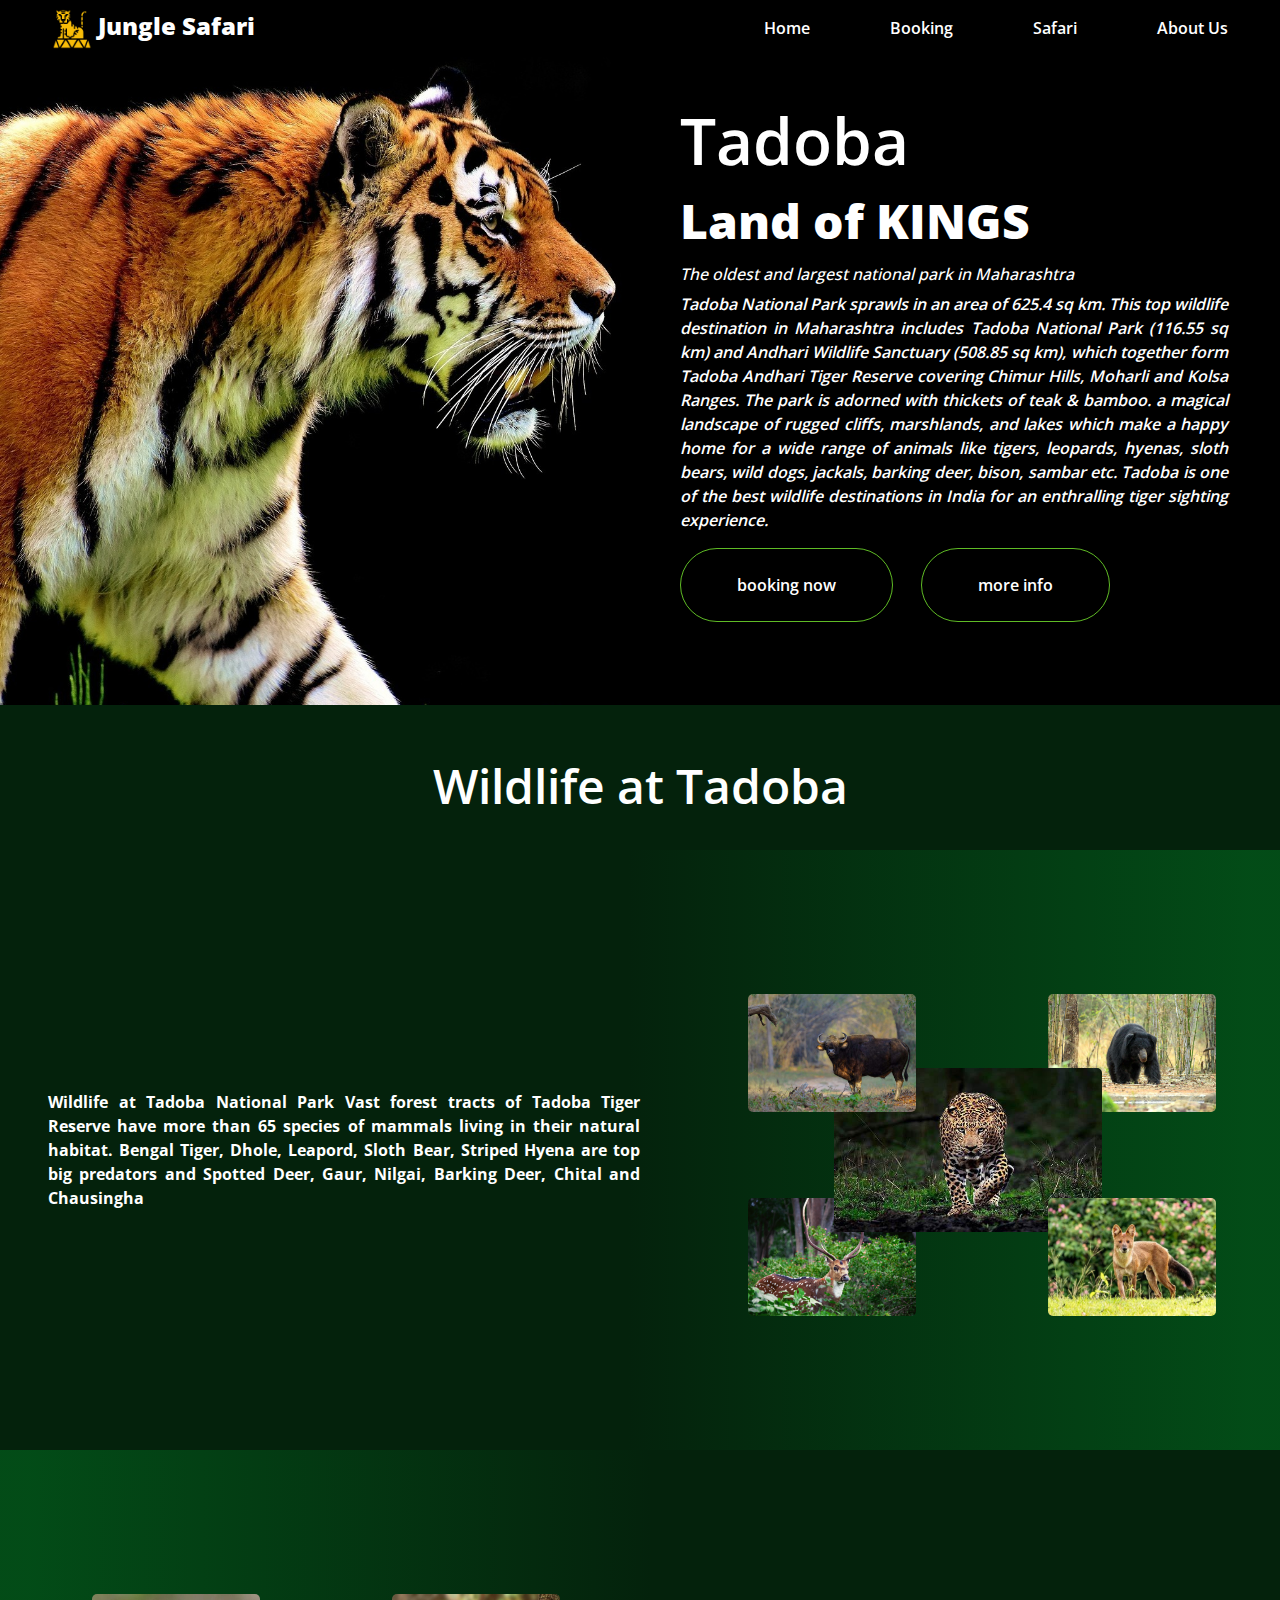
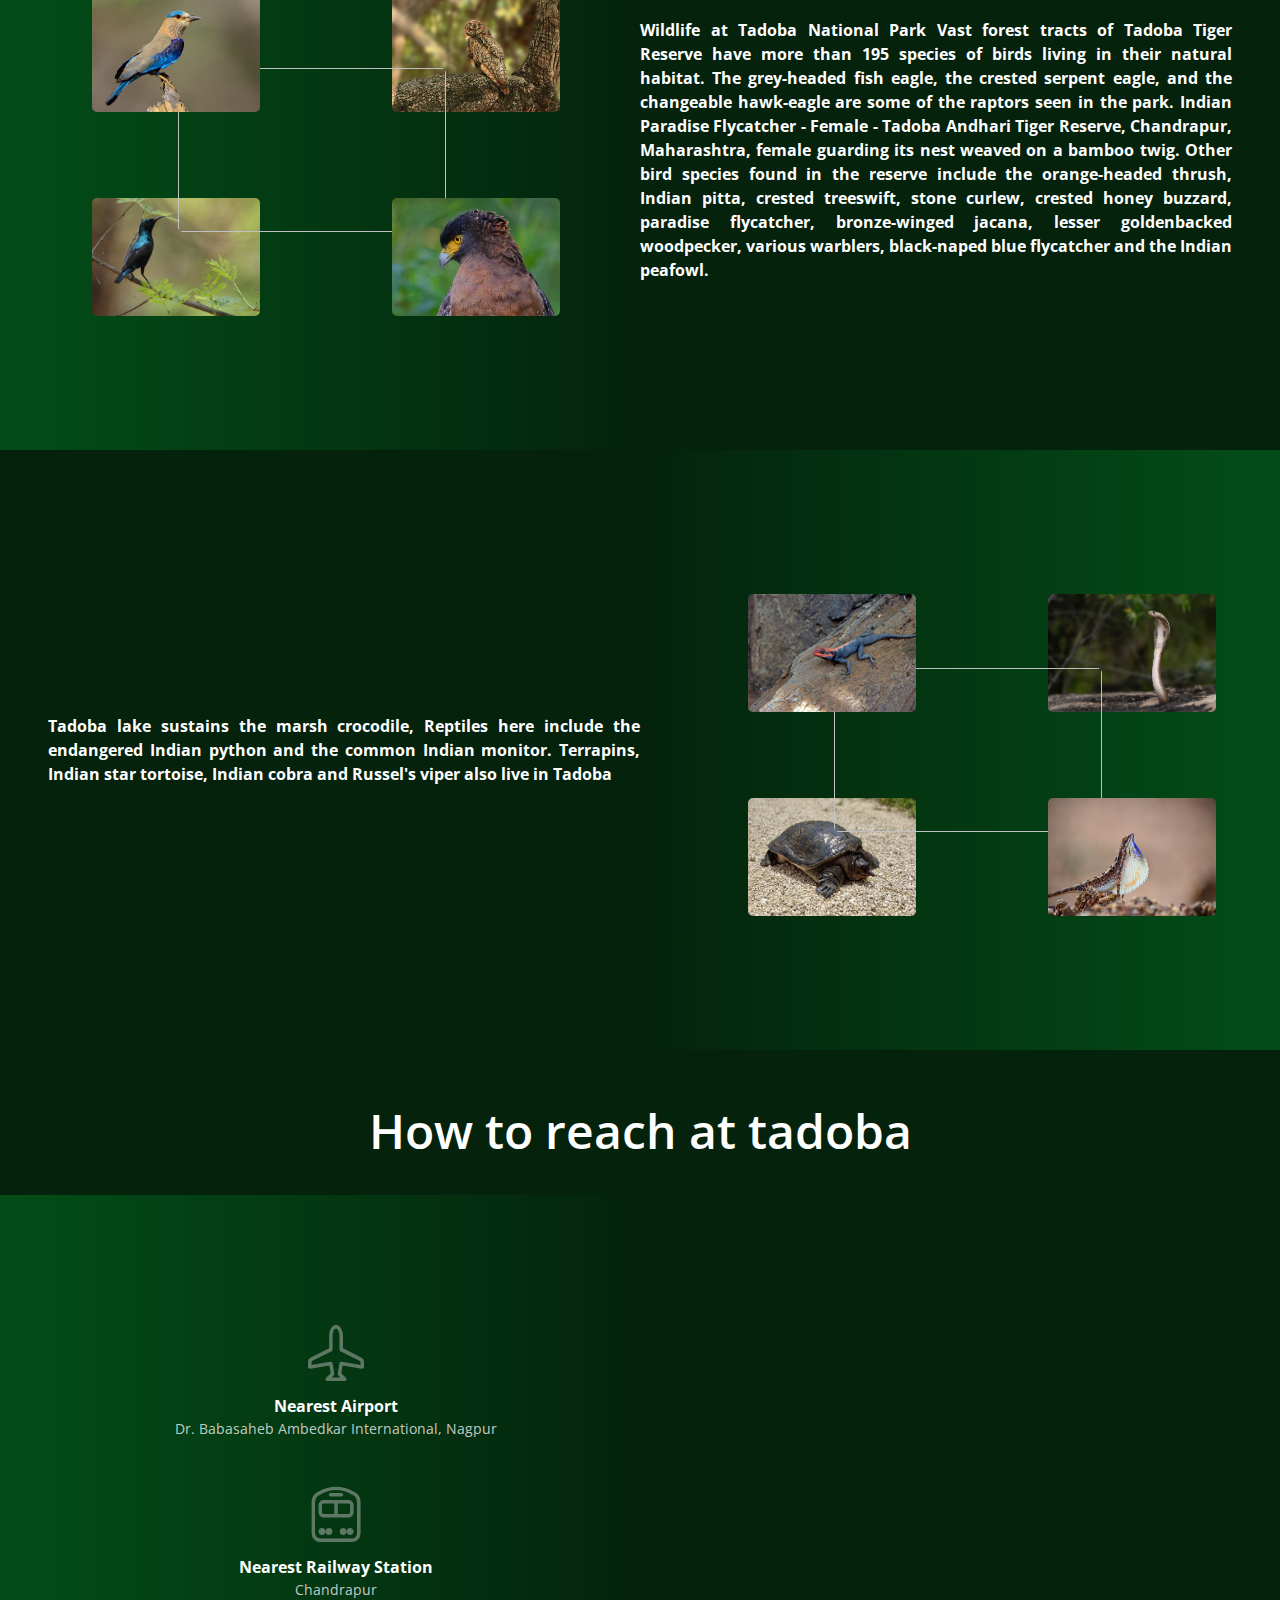
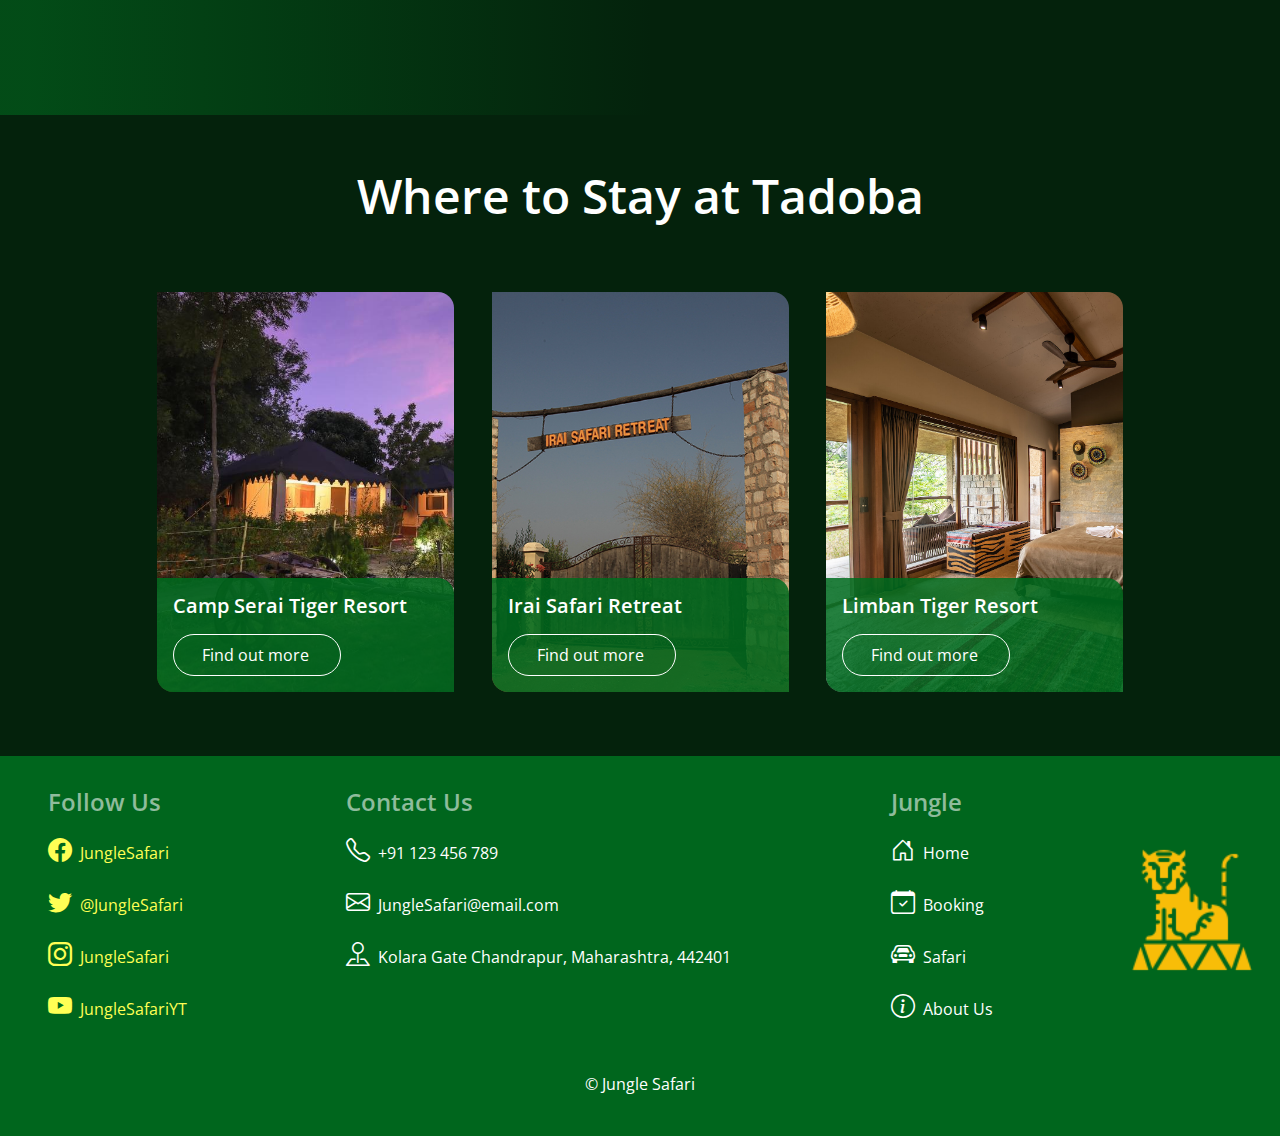
==== commit be14bc84: "v0.1.1.2" ====
--- a/index.html
+++ b/index.html
@@ -4,23 +4,24 @@
     <meta charset="UTF-8" />
     <meta http-equiv="X-UA-Compatible" content="IE=edge" />
     <meta name="viewport" content="width=device-width, initial-scale=1.0" />
-    <link rel="stylesheet" href="./css/bootstrap-icons.css">
-    <link rel="stylesheet" href="./css/bootstrap.min.css">
+    <link rel="stylesheet" href="./css/bootstrap-icons.css" />
+    <link rel="stylesheet" href="./css/bootstrap.min.css" />
     <link rel="stylesheet" href="./css/style.css" />
 
     <title>Jungle Safari</title>
-    <link rel="icon" href="image/icons8-tiger-64.png" type="image/icon png ">
+    <link rel="icon" href="./image/icons8-tiger-64.png" type="icon/x-icon" />
   </head>
   <body>
     <div class="hero-box container-fluid">
-      <div class="row no-gutters navbar">
+      <div class="row g-0 navbar">
         <div class="col logo-a">
           <a href="#">
             <img
               src="image/icons8-tiger-96.png"
               width="40"
               height="40"
-              alt="Logo image"
+              alt="Logo
+            image"
             />
             Jungle Safari
           </a>
@@ -28,16 +29,16 @@
         <div class="col">
           <ul class="nav justify-content-end">
             <li><a href="#">Home</a></li>
-            <li><a href="#">Booking</a></li>
+            <li><a href="booking.html">Booking</a></li>
             <li><a href="#">Safari</a></li>
             <li><a href="#">About Us</a></li>
           </ul>
         </div>
       </div>
-      <div class="row no-gutters">
+      <div class="row g-0">
         <div class="col">
           <div class="hero-img">
-            <img src="./image/tiger-cropt.jpg" alt="" />
+            <img src="./image/tiger-cropt.jpg" alt="hero-image" />
           </div>
         </div>
         <div class="col">
@@ -45,195 +46,190 @@
             <h1>Tadoba</h1>
             <h2>Land of KINGS</h2>
             <article>
-              The oldest and largest national park in Maharashtra, Tadoba
-              National Park sprawls in an area of 625.4 sq km. This top wildlife
-              destination in Maharashtra includes Tadoba National Park (116.55
-              sq km) and Andhari Wildlife Sanctuary (508.85 sq km), which
-              together form Tadoba Andhari Tiger Reserve covering Chimur Hills,
-              Moharli and Kolsa Ranges. The park is adorned with thickets of
-              teak & bamboo. a magical landscape of rugged cliffs, marshlands,
-              and lakes which make a happy home for a wide range of animals like
-              tigers, leopards, hyenas, sloth bears, wild dogs, jackals, barking
-              deer, bison, sambar etc. Tadoba is one of the best wildlife
-              destinations in India for an enthralling tiger sighting
-              experience.
+              <h6>The oldest and largest national park in Maharashtra</h6>
+              Tadoba National Park sprawls in an area of 625.4 sq km. This top
+              wildlife destination in Maharashtra includes Tadoba National Park
+              (116.55 sq km) and Andhari Wildlife Sanctuary (508.85 sq km),
+              which together form Tadoba Andhari Tiger Reserve covering Chimur
+              Hills, Moharli and Kolsa Ranges. The park is adorned with thickets
+              of teak & bamboo. a magical landscape of rugged cliffs,
+              marshlands, and lakes which make a happy home for a wide range of
+              animals like tigers, leopards, hyenas, sloth bears, wild dogs,
+              jackals, barking deer, bison, sambar etc. Tadoba is one of the
+              best wildlife destinations in India for an enthralling tiger
+              sighting experience.
             </article>
             <div class="button">
-              <a class="btn-a" href="#">booking now</a>
-              <a class="btn-a" href="#">more info</a>
+              <a class="btn-a" href="booking.html">booking now</a>
+              <a class="btn-a" href="#info-section">more info</a>
             </div>
           </div>
         </div>
       </div>
     </div>
     <!-----------------------------------Section Box--------------------------------------------------->
-    <div class="info-section-box">
+    <div class="info-section-box" id="info-section">
       <h2>Wildlife at Tadoba</h2>
       <!------------ Section-1  ----------------->
-      
-        <div class="section-box">
-          <div class="row g-0 ">
-            <div class="section-info col">
-              Wildlife at Tadoba National Park Vast forest tracts of Tadoba
-              Tiger Reserve have more than 65 species of mammals living in their
-              natural habitat. Bengal Tiger, Dhole, Leapord, Sloth Bear, Striped
-              Hyena are top big predators and Spotted Deer, Gaur, Nilgai,
-              Barking Deer, Chital and Chausingha
+
+      <div class="section-box">
+        <div class="row g-0">
+          <div class="section-info col">
+            Wildlife at Tadoba National Park Vast forest tracts of Tadoba Tiger
+            Reserve have more than 65 species of mammals living in their natural
+            habitat. Bengal Tiger, Dhole, Leapord, Sloth Bear, Striped Hyena are
+            top big predators and Spotted Deer, Gaur, Nilgai, Barking Deer,
+            Chital and Chausingha
+          </div>
+          <div class="section-image col">
+            <img class="img-1" src="image/Rangawa.jpg" alt="" />
+            <img class="img-2" src="image/Sloth-Beer.jpg" alt="" />
+            <img class="img-3" src="image/Lepoard.jpg" alt="" />
+            <img class="img-4" src="image/spotted-deer.jpg" alt="" />
+            <img class="img-5" src="image/Dhole.jpg" alt="" />
+          </div>
+        </div>
+      </div>
+
+      <!------------ Section-2  ----------------->
+      <div class="section-box section-box-rev">
+        <div class="row g-0">
+          <div class="section-info col">
+            Wildlife at Tadoba National Park Vast forest tracts of Tadoba Tiger
+            Reserve have more than 195 species of birds living in their natural
+            habitat. The grey-headed fish eagle, the crested serpent eagle, and
+            the changeable hawk-eagle are some of the raptors seen in the park.
+            Indian Paradise Flycatcher - Female - Tadoba Andhari Tiger Reserve,
+            Chandrapur, Maharashtra, female guarding its nest weaved on a bamboo
+            twig. Other bird species found in the reserve include the
+            orange-headed thrush, Indian pitta, crested treeswift, stone curlew,
+            crested honey buzzard, paradise flycatcher, bronze-winged jacana,
+            lesser goldenbacked woodpecker, various warblers, black-naped blue
+            flycatcher and the Indian peafowl.
+          </div>
+          <div class="section-image col">
+            <img class="img-1" src="image/indian-roller.jpg" alt="" />
+            <img class="img-2" src="image/motted-wood-owl.jpg" alt="" />
+            <img class="img-3" src="image/Peacock.jpg" alt="" />
+            <img class="img-4" src="image/purple-sunbird.jpg" alt="" />
+            <img class="img-5" src="image/crested-serpent-eagle.jpg" alt="" />
+          </div>
+        </div>
+      </div>
+      <!------------ Section-3  ----------------->
+      <div class="section-box">
+        <div class="row g-0">
+          <div class="section-info col">
+            Tadoba lake sustains the marsh crocodile, Reptiles here include the
+            endangered Indian python and the common Indian monitor. Terrapins,
+            Indian star tortoise, Indian cobra and Russel's viper also live in
+            Tadoba
+          </div>
+          <div class="section-image col">
+            <img class="img-1" src="image/Rock-Agama.jpg" alt="" />
+            <img class="img-2" src="image/Cobra.jpg" alt="" />
+            <img class="img-3" src="image/Crocodile.jpg" alt="" />
+            <img class="img-4" src="image/Softshell-Turtle.jpg" alt="" />
+            <img class="img-5" src="image/fan-throated-lizard.jpg" alt="" />
+          </div>
+        </div>
+      </div>
+    </div>
+    <!--------------------Map-Section---------------------------------------------->
+    <div class="map-box">
+      <h2>How to reach at tadoba</h2>
+      <div class="map-card row g-0">
+        <div class="map-i col">
+          <div class="map-tran">
+            <i class="bi bi-airplane"></i>
+            <div class="map-title">Nearest Airport</div>
+            <div class="map-info">
+              Dr. Babasaheb Ambedkar International, Nagpur
             </div>
-            <div class="section-image col">
-              <img class="img-1" src="image/Rangawa.jpg" alt="" />
-              <img class="img-2" src="image/Sloth-Beer.jpg" alt="" />
-              <img class="img-3" src="image/Lepoard.jpg" alt="" />
-              <img class="img-4" src="image/spotted-deer.jpg" alt="" />
-              <img class="img-5" src="image/Dhole.jpg" alt="" />             
-            </div>
-          </div>
-        </div>
-
-        <!------------ Section-2  ----------------->
-        <div class="section-box section-box-rev">
-          <div class="row g-0">
-            <div class="section-info col">
-              Wildlife at Tadoba National Park Vast forest tracts of Tadoba
-              Tiger Reserve have more than 195 species of birds living in their
-              natural habitat. The grey-headed fish eagle, the crested serpent
-              eagle, and the changeable hawk-eagle are some of the raptors seen
-              in the park. Indian Paradise Flycatcher - Female - Tadoba Andhari
-              Tiger Reserve, Chandrapur, Maharashtra, female guarding its nest
-              weaved on a bamboo twig. Other bird species found in the reserve
-              include the orange-headed thrush, Indian pitta, crested treeswift,
-              stone curlew, crested honey buzzard, paradise flycatcher,
-              bronze-winged jacana, lesser goldenbacked woodpecker, various
-              warblers, black-naped blue flycatcher and the Indian peafowl.
-            </div>
-            <div class="section-image col">
-              <img class="img-1" src="image/indian-roller.jpg" alt="" />
-              <img class="img-2" src="image/motted-wood-owl.jpg" alt="" />
-              <img class="img-3" src="image/Peacock.jpg" alt=""/>
-              <img
-                class="img-4"
-                src="image/purple-sunbird.jpg"
-                alt=""
-              />
-              <img class="img-5" src="image/crested-serpent-eagle.jpg" alt="" />
-            </div>
-          </div>
-        </div>
-        <!------------ Section-3  ----------------->
-        <div class="section-box">
-          <div class="row g-0">
-            <div class="section-info col">
-              Tadoba lake sustains the marsh crocodile, Reptiles here include the
-              endangered Indian python and the common Indian monitor. Terrapins,
-              Indian star tortoise, Indian cobra and Russel's viper also live in
-              Tadoba
-            </div>
-            <div class="section-image col-md-6">
-              <img class="img-1" src="image/Rock-Agama.jpg" alt="" />
-              <img class="img-2" src="image/Cobra.jpg" alt="" />
-              <img class="img-3" src="image/Crocodile.jpg" alt="" />
-              <img class="img-4" src="image/Softshell-Turtle.jpg" alt="" />
-              <img class="img-5" src="image/fan-throated-lizard.jpg" alt="" />
-            </div>
-          </div>      
-        </div>
-      </div>
-      <!--------------------Map-Section---------------------------------------------->
-      <div class="map-box">
-        <h2>How to reach at tadoba</h2>
-        <div class="map-card row ">
-          <div class="map-i col">
-            <div class="map-tran">         
-              <i class="bi bi-airplane"></i>
-              <div class="map-title">Nearest Airport</div>
-              <div class="map-info">
-                Dr. Babasaheb Ambedkar International, Nagpur
-              </div>
-            </div>
-            <div class="map-tran">
-              <i class="bi bi-train-front"></i>
-              <div class="map-title">Nearest Railway Station</div>
-              <div class="map-info">Chandrapur</div>
-            </div>
-          </div>
-          <div class="map col">
-            <iframe
-              src="https://www.google.com/maps/embed?pb=!1m18!1m12!1m3!1d1222893.2368048888!2d78.76772570467499!3d20.540471046268408!2m3!1f0!2f0!3f0!3m2!1i1024!2i768!4f13.1!3m3!1m2!1s0x3a2ccd16b6538703%3A0x418b2e1575b004d1!2sTadoba-Andhari%20National%20Park!5e0!3m2!1sen!2sin!4v1667019342369!5m2!1sen!2sin"
-  
-              allowfullscreen=""
-              loading="lazy"
-              referrerpolicy="no-referrer-when-downgrade"
-            ></iframe>
-          </div>
-        </div>
-      </div>
-      <!------------------------------Card DECk---------------------------------->
-      <div class="card-box">
-        <h2>Where to Stay at Tadoba</h2>
-
-        <div class="row g-0">   
-        
-          <div class="card-box-item">
-            <img src="image/camp-serai.jpg" alt="">
-              <div class="card-contain">
-              <h5>Camp Serai Tiger Resort</h5>
-              <a class="card-btn" href="#">Find out more</a>
-            </div>
-          </div>
-          
-        
-          <div class="card-box-item ">
-            <img src="image/Irai-safari-retreat.jpg" alt="">
-            <div class="card-contain">            
-              <h5>Irai Safari Retreat</h5>
-              <a class="card-btn" href="#">Find out more</a>
-            </div>
-          </div>
-          
-          
-          <div class="card-box-item">
-            <img src="image/Limban-Resort.jpg" alt="">         
-            <div class="card-contain">
-              <h5>Limban Tiger Resort</h5>
-              <a class="card-btn" href="#">Find out more</a>
-            </div>
-      
-          </div>
-        </div>
-      </div>
-    </div>
+          </div>
+          <div class="map-tran">
+            <i class="bi bi-train-front"></i>
+            <div class="map-title">Nearest Railway Station</div>
+            <div class="map-info">Chandrapur</div>
+          </div>
+        </div>
+        <div class="map col">
+          <iframe
+            src="https://www.google.com/maps/embed?pb=!1m18!1m12!1m3!1d1222893.2368048888!2d78.76772570467499!3d20.540471046268408!2m3!1f0!2f0!3f0!3m2!1i1024!2i768!4f13.1!3m3!1m2!1s0x3a2ccd16b6538703%3A0x418b2e1575b004d1!2sTadoba-Andhari%20National%20Park!5e0!3m2!1sen!2sin!4v1667019342369!5m2!1sen!2sin"
+            allowfullscreen=""
+            loading="lazy"
+            referrerpolicy="no-referrer-when-downgrade"
+          ></iframe>
+        </div>
+      </div>
+    </div>
+    <!------------------------------Card DECk---------------------------------->
+    <div class="card-box">
+      <h2>Where to Stay at Tadoba</h2>
+
+      <div class="row g-0">
+        <div class="card-box-item">
+          <img src="image/camp-serai.jpg" alt="" />
+          <div class="card-contain">
+            <h5>Camp Serai Tiger Resort</h5>
+            <a class="card-btn" href="#">Find out more</a>
+          </div>
+        </div>
+
+        <div class="card-box-item">
+          <img src="image/Irai-safari-retreat.jpg" alt="" />
+          <div class="card-contain">
+            <h5>Irai Safari Retreat</h5>
+            <a class="card-btn" href="#">Find out more</a>
+          </div>
+        </div>
+
+        <div class="card-box-item">
+          <img src="image/Limban-Resort.jpg" alt="" />
+          <div class="card-contain">
+            <h5>Limban Tiger Resort</h5>
+            <a class="card-btn" href="#">Find out more</a>
+          </div>
+        </div>
+      </div>
+    </div>
+
     <!------------------------------------Footer---------------------------------------------------->
     <footer>
-     <div class="card-footer">
-      <div class="footer-social social-a">
-        <h6>Follow Us</h6>
-        <a href="#"><i class="bi bi-facebook"></i>JungleSafari </a>
-        <a href="#"><i class="bi bi-twitter"></i>@JungleSafari</a>
-        <a href="#"><i class="bi bi-instagram"></i>JungleSafari</a>
-        <a href=""><i class="bi bi-youtube"></i>JungleSafariYT</a>
-      </div>
-      <div class="footer-social">
-        <h6>Contact Us</h6>
-        <a href="#"><i class="bi bi-telephone"></i>+91 123 456 789</a>
-        <a href="#"><i class="bi bi-envelope"></i>JungleSafari@email.com</a>
-        <a href=""#><i class="bi bi-pin-map"></i>Address</a>
-        <div class="address"> Kolara Gate Chandrapur, Maharashtra, 442401</div>
-      </div>
-      <div class="footer-social">
-        <h6>Jungle</h6>
-        <a href="#"><i class="bi bi-house-door"></i>Home</a>
-        <a href="#"><i class="bi bi-calendar-check"></i>Booking</a>
-        <a href="#"><i class="bi bi-car-front"></i>Safari</a>
-        <a href="#"
-        ><i class="bi bi-info-circle"></i>About Us</a
-      >
-      </div>
-      <div class="img-footer">
-        <img  src="image/icons8-tiger-96.png" alt="" width="128" height="128">
-        
-      </div>
-    </div>
-      <div class="footer-copy"> &copy; Jungle Safari</div>
+      <div class="card-footer">
+        <div class="footer-social social-a">
+          <h6>Follow Us</h6>
+          <a href="#"><i class="bi bi-facebook"></i>JungleSafari </a>
+          <a href="#"><i class="bi bi-twitter"></i>@JungleSafari</a>
+          <a href="#"><i class="bi bi-instagram"></i>JungleSafari</a>
+          <a href="#"><i class="bi bi-youtube"></i>JungleSafariYT</a>
+        </div>
+        <div class="footer-social">
+          <h6>Contact Us</h6>
+          <a href="#"><i class="bi bi-telephone"></i>+91 123 456 789</a>
+          <a href="#"><i class="bi bi-envelope"></i>JungleSafari@email.com</a>
+          <a href="#"
+            ><i class="bi bi-pin-map"></i>Kolara Gate Chandrapur, Maharashtra,
+            442401</a
+          >
+        </div>
+        <div class="footer-social">
+          <h6>Jungle</h6>
+          <a href="#"><i class="bi bi-house-door"></i>Home</a>
+          <a href="#"><i class="bi bi-calendar-check"></i>Booking</a>
+          <a href="#"><i class="bi bi-car-front"></i>Safari</a>
+          <a href="#"><i class="bi bi-info-circle"></i>About Us</a>
+        </div>
+        <div class="img-footer">
+          <img
+            src="image/icons8-tiger-96.png"
+            alt=""
+            width="128"
+            height="128"
+          />
+        </div>
+      </div>
+      <div class="footer-copy">&copy; Jungle Safari</div>
     </footer>
   </body>
 </html>
--- a/css/style.css
+++ b/css/style.css
@@ -1,3 +1,9 @@
+@font-face {
+  font-display: swap;
+  font-family: "Open Sans";
+  font-style: normal;
+  src: local("Open Sans"), url("../font/opensans.woff2") format("woff2");
+}
 body {
   margin: 0;
   padding: 0;
@@ -6,13 +12,6 @@
   background-color: #04220c;
 }
 
-@font-face {
-  font-display: swap;
-  font-family: "Open Sans";
-  font-style: normal;
-  src: local("Open Sans") url(font/opensans.woff2) format("woff2");
-}
-
 .hero-box {
   background-color: rgb(0, 0, 0);
 }
@@ -23,10 +22,11 @@
   font-weight: 600;
   text-decoration: none;
   padding: 10px 24px;
+  animation: fadeIn 5s;
 }
 
 .nav li {
-  width: 128px;
+  padding: 0 16px;
   height: 24px;
 }
 .nav a:hover {
@@ -35,10 +35,11 @@
 }
 .logo-a {
   margin-left: 40px;
+  animation: fadeIn 5s;
 }
 .logo-a a {
   font-size: 24px;
-  font-weight: 600;
+  font-weight: 800;
   color: #ffff;
 }
 .logo-a a {
@@ -64,37 +65,39 @@
   right: 0;
   bottom: 0;
   top: 0;
+  animation: fadeIn ease-in 6s;
 }
 .hero-txt {
   color: rgb(255, 255, 255);
-  padding: 48px;
+  padding: 40px;
   min-height: 648px;
   text-align: justify;
+  animation: fadeIn 5s;
 }
 
 .hero-txt h1 {
   font-size: 64px;
-  font-weight: 800;
+  font-weight: 600;
   line-height: 87px;
 }
 .hero-txt h2 {
   font-size: 48px;
-  font-weight: 600;
+  font-weight: 800;
 }
 article {
   padding: 8px 0;
   font-size: 16px;
   font-style: italic;
-  font-weight: 500;
+  font-weight: 600;
 }
 .button {
-  padding-top: 24px;
+  padding-top: 8px;
 }
 
 .button a {
   text-decoration: none;
   font-size: 16px;
-  font-weight: 600px;
+  font-weight: 600;
   color: #ffff;
 }
 
@@ -120,7 +123,7 @@
   font-weight: 600;
   line-height: 65px;
   align-self: center;
-  margin-top: 28px;
+  padding: 48px 0 24px 0;
 }
 .section-box {
   display: flex;
@@ -130,8 +133,8 @@
     rgba(7, 99, 33, 0) 51.05%
   );
   align-items: center;
-  height: 100vh;
-  min-height: 400px;
+  min-height: 600px;
+  padding: 16px;
 }
 
 .section-box-rev {
@@ -220,11 +223,9 @@
     rgba(7, 99, 33, 0) 51.05%
   );
   justify-content: space-around;
-  width: 100vw;
-  height: 100vh;
-  min-height: 500px;
+
   align-items: center;
-  padding: 16px;
+  padding: 32px;
 }
 .map-box h2 {
   color: #ffff;
@@ -232,7 +233,7 @@
   font-weight: 600;
   line-height: 65px;
   align-self: center;
-  margin-top: 28px;
+  padding: 48px 0 24px 0;
 }
 .map-tran {
   text-align: center;
@@ -254,7 +255,6 @@
 }
 .map iframe {
   width: 100%;
-
   min-height: 450px;
   border-radius: 10px;
 }
@@ -263,26 +263,27 @@
 .card-box {
   display: flex;
   flex-direction: column;
-  margin-top: 16px;
+  padding: 48px 0;
 }
 .card-box .row {
   justify-content: center;
-  column-gap: 1%;
+  column-gap: 3%;
+  padding: 16px;
 }
 .card-box h2 {
   color: #ffff;
   font-size: 48px;
   font-weight: 600;
   line-height: 65px;
-  margin-top: 32px;
-  align-self: center;
+  align-self: center;
+  padding-bottom: 24px;
 }
 
 .card-box-item {
   position: relative;
-  margin-top: 24px;
   width: 297px;
   height: 400px;
+  margin-top: 16px;
 }
 
 .card-box-item img {
@@ -311,7 +312,7 @@
 .card-btn {
   text-decoration: none;
   display: inline-block;
-  padding: 8px 32px;
+  padding: 8px 28px;
   height: 42px;
   width: 168px;
   border: 1px solid #ffff;
@@ -331,7 +332,6 @@
   display: flex;
   flex-direction: column;
   background-color: #00661d;
-  margin-top: 48px;
   padding: 16px;
 }
 .card-footer {
@@ -386,3 +386,12 @@
   align-self: center;
   color: #ffff;
 }
+/* -------------------------------animations---------------------------------------------------- */
+@keyframes fadeIn {
+  0% {
+    opacity: 0;
+  }
+  100% {
+    opacity: 1;
+  }
+}
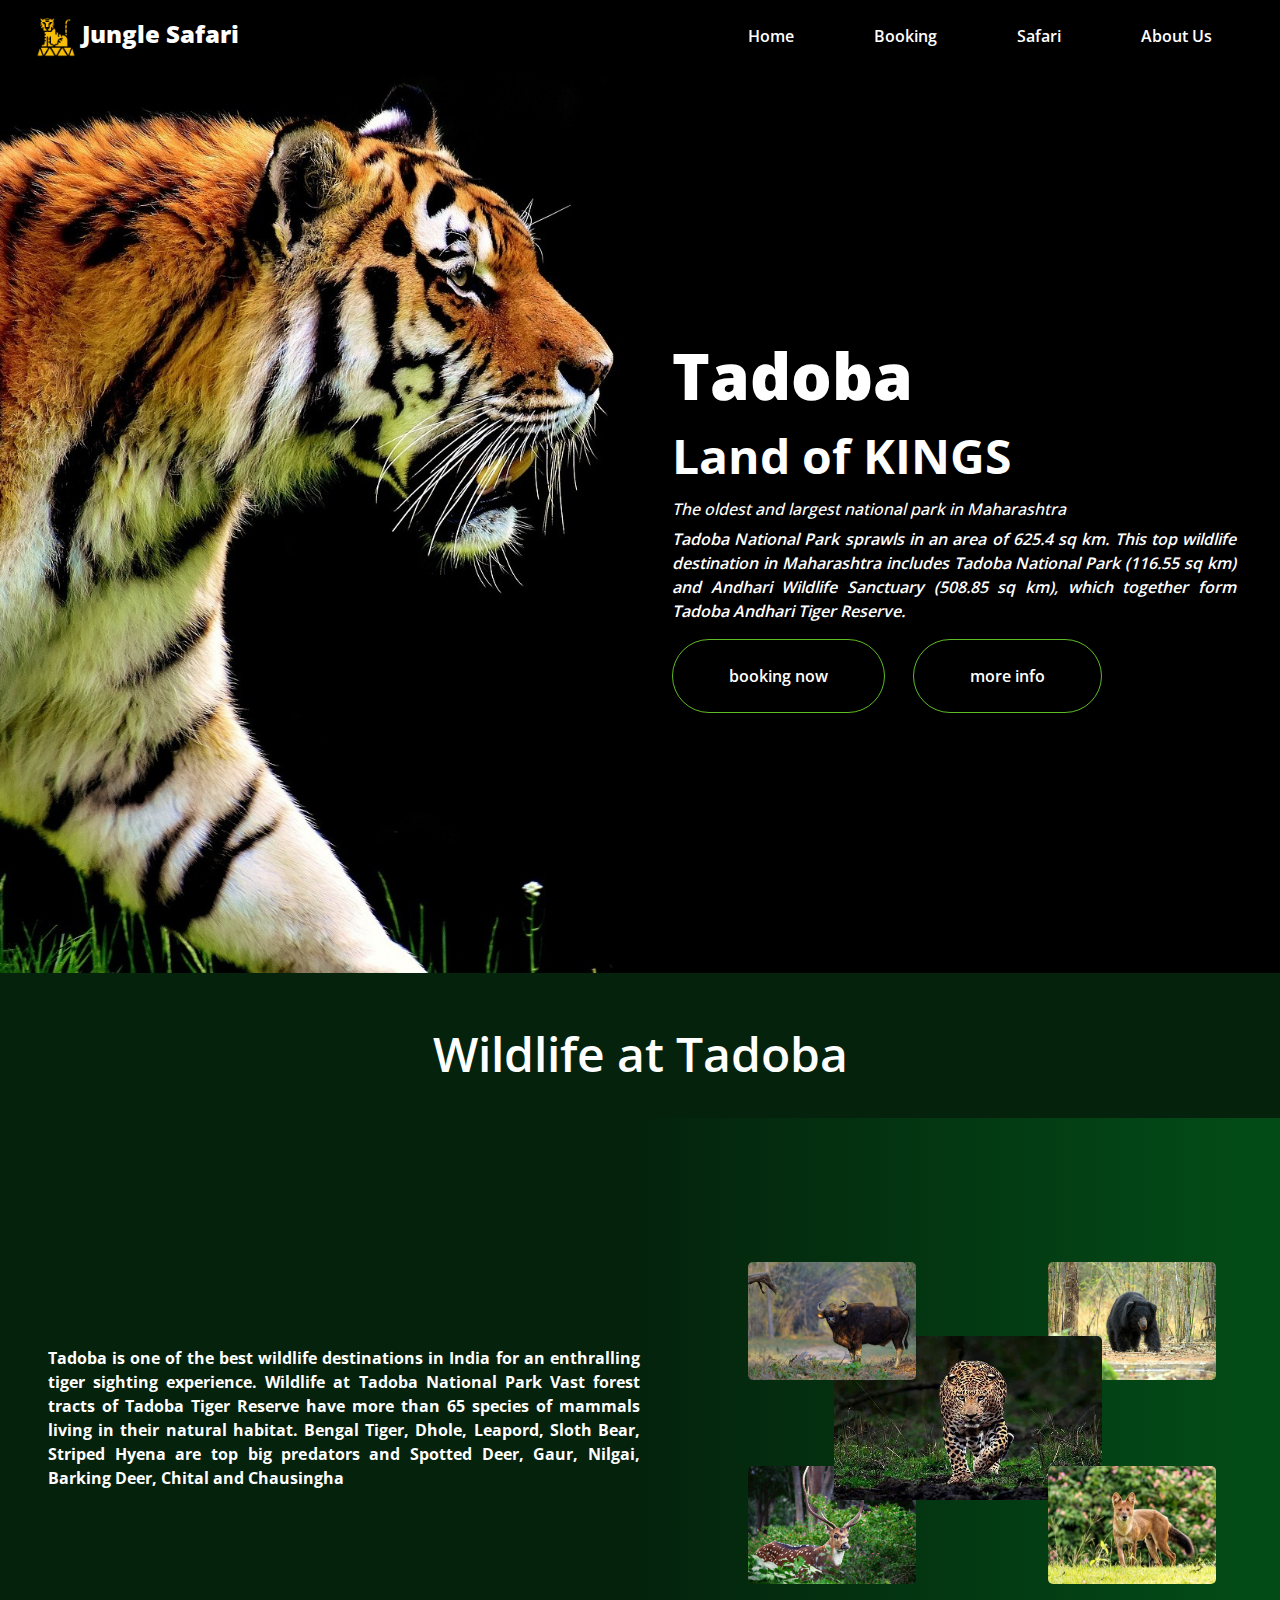
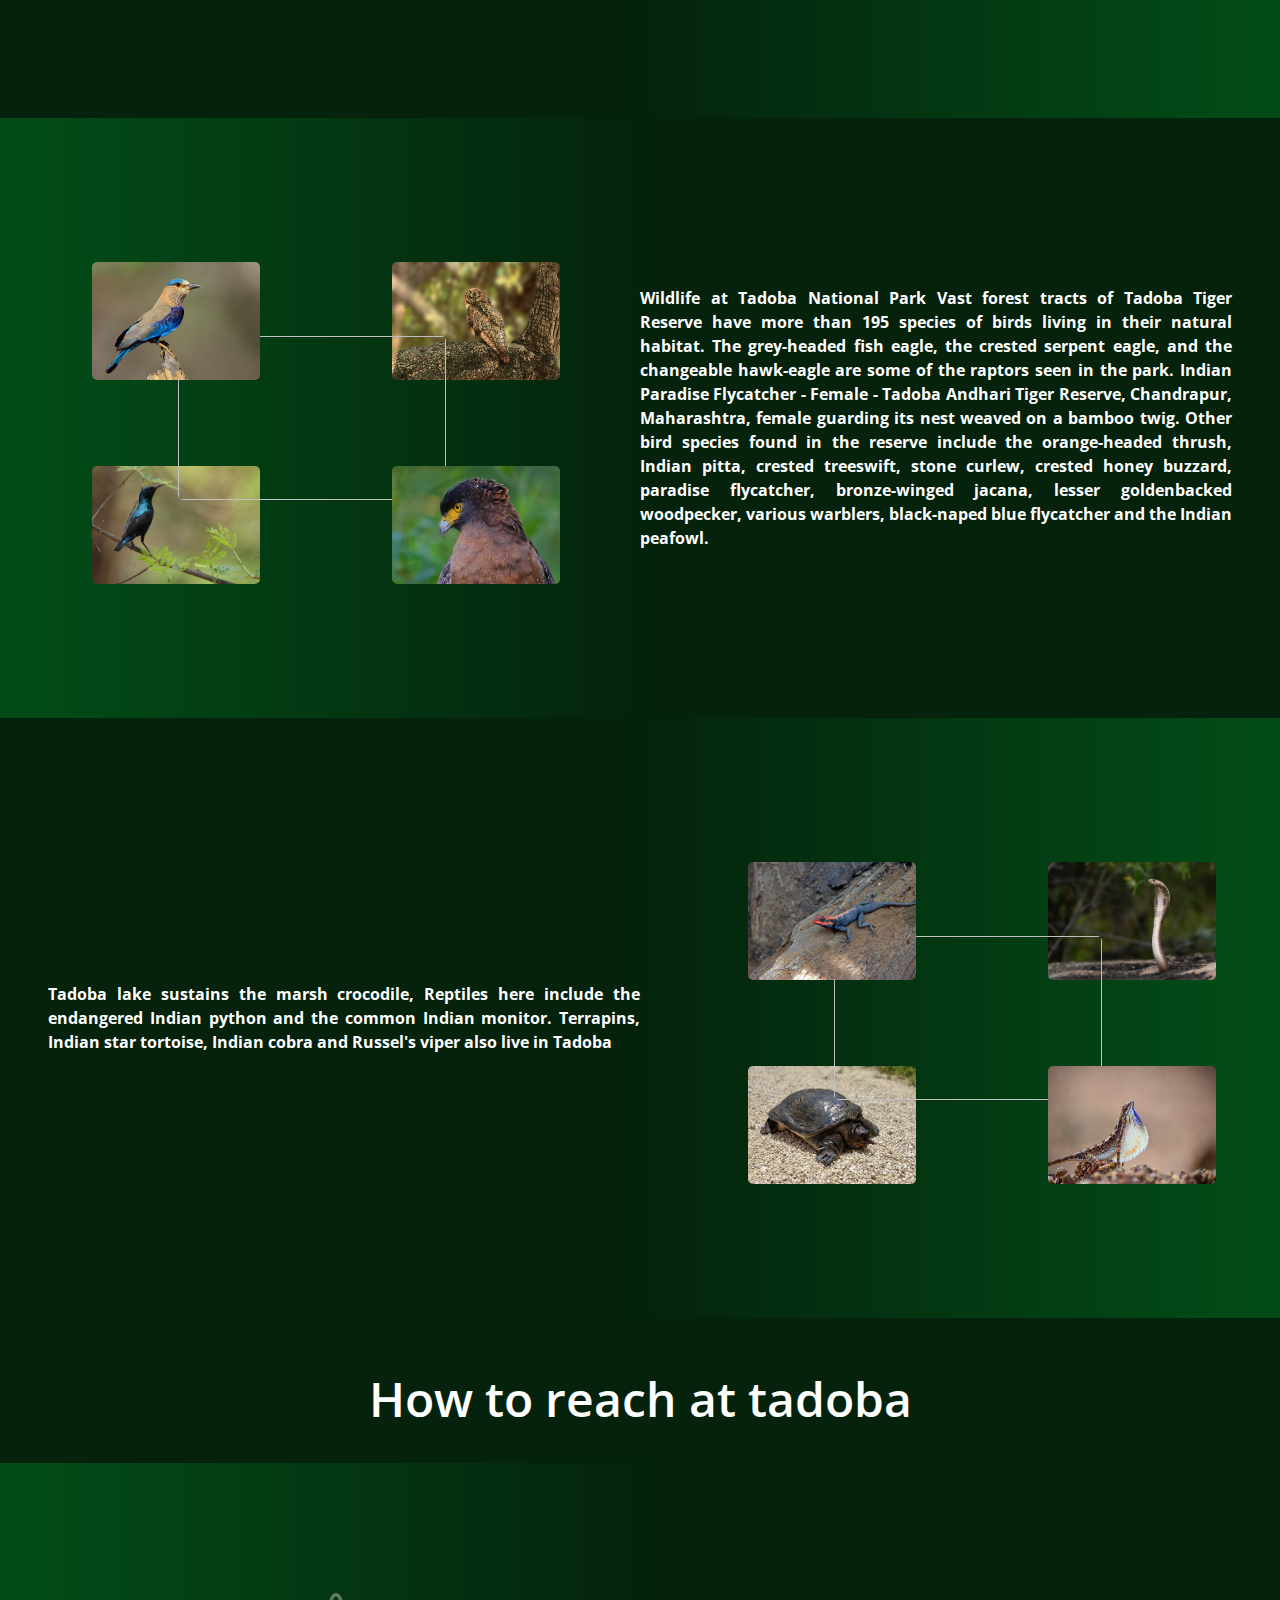
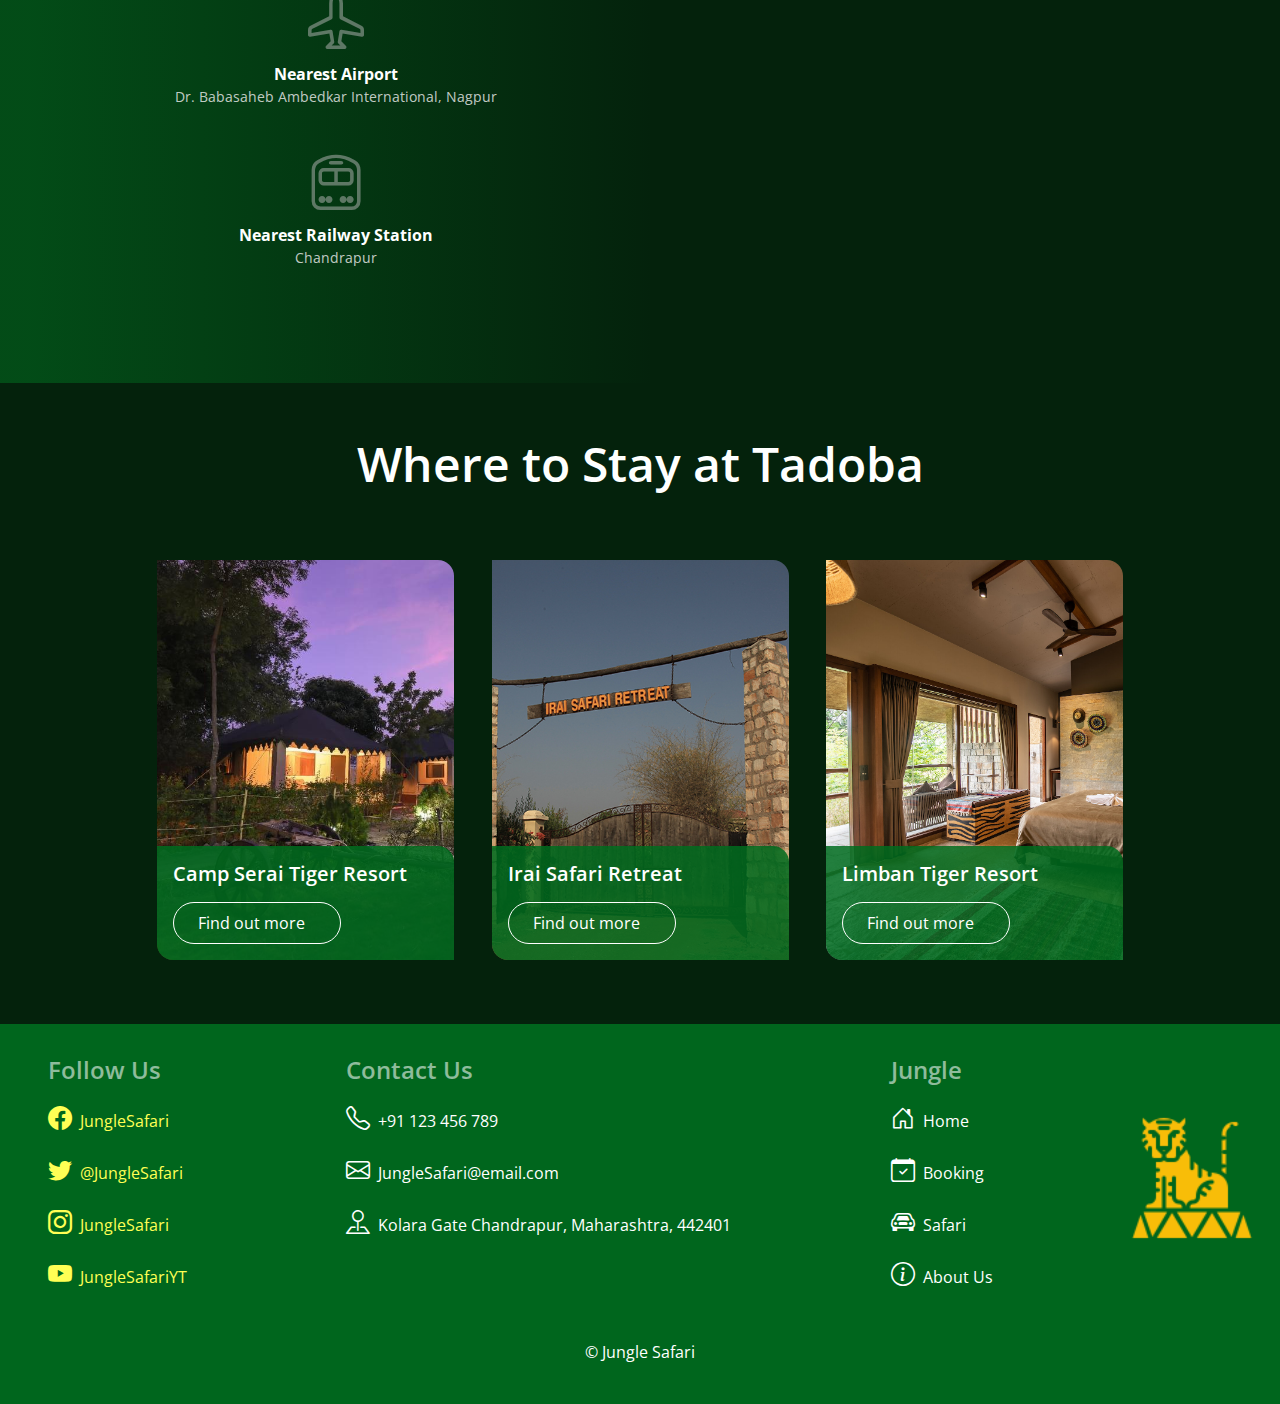
==== commit 9da8ac4e: "v0.1.1.3" ====
--- a/index.html
+++ b/index.html
@@ -1,3 +1,5 @@
+<!-- @format -->
+
 <!DOCTYPE html>
 <html lang="en">
   <head>
@@ -35,8 +37,8 @@
           </ul>
         </div>
       </div>
-      <div class="row g-0">
-        <div class="col">
+      <div class="row g-0 hero-img-row">
+        <div class="col hero-img-col">
           <div class="hero-img">
             <img src="./image/tiger-cropt.jpg" alt="hero-image" />
           </div>
@@ -50,14 +52,7 @@
               Tadoba National Park sprawls in an area of 625.4 sq km. This top
               wildlife destination in Maharashtra includes Tadoba National Park
               (116.55 sq km) and Andhari Wildlife Sanctuary (508.85 sq km),
-              which together form Tadoba Andhari Tiger Reserve covering Chimur
-              Hills, Moharli and Kolsa Ranges. The park is adorned with thickets
-              of teak & bamboo. a magical landscape of rugged cliffs,
-              marshlands, and lakes which make a happy home for a wide range of
-              animals like tigers, leopards, hyenas, sloth bears, wild dogs,
-              jackals, barking deer, bison, sambar etc. Tadoba is one of the
-              best wildlife destinations in India for an enthralling tiger
-              sighting experience.
+              which together form Tadoba Andhari Tiger Reserve.
             </article>
             <div class="button">
               <a class="btn-a" href="booking.html">booking now</a>
@@ -75,11 +70,12 @@
       <div class="section-box">
         <div class="row g-0">
           <div class="section-info col">
-            Wildlife at Tadoba National Park Vast forest tracts of Tadoba Tiger
-            Reserve have more than 65 species of mammals living in their natural
-            habitat. Bengal Tiger, Dhole, Leapord, Sloth Bear, Striped Hyena are
-            top big predators and Spotted Deer, Gaur, Nilgai, Barking Deer,
-            Chital and Chausingha
+            Tadoba is one of the best wildlife destinations in India for an
+            enthralling tiger sighting experience. Wildlife at Tadoba National
+            Park Vast forest tracts of Tadoba Tiger Reserve have more than 65
+            species of mammals living in their natural habitat. Bengal Tiger,
+            Dhole, Leapord, Sloth Bear, Striped Hyena are top big predators and
+            Spotted Deer, Gaur, Nilgai, Barking Deer, Chital and Chausingha
           </div>
           <div class="section-image col">
             <img class="img-1" src="image/Rangawa.jpg" alt="" />
--- a/css/style.css
+++ b/css/style.css
@@ -1,3 +1,5 @@
+/** @format */
+
 @font-face {
   font-display: swap;
   font-family: "Open Sans";
@@ -15,7 +17,9 @@
 .hero-box {
   background-color: rgb(0, 0, 0);
 }
-
+.navbar {
+  padding: 16px;
+}
 .nav a {
   color: #ffff;
   font-size: 16px;
@@ -34,7 +38,7 @@
   border-radius: 20px;
 }
 .logo-a {
-  margin-left: 40px;
+  padding-left: 8px;
   animation: fadeIn 5s;
 }
 .logo-a a {
@@ -48,7 +52,14 @@
 .logo-a a:hover {
   color: #5fbb25;
 }
-
+.hero-img-row {
+  height: 100vh;
+  min-height: 580px;
+}
+
+.hero-img-col {
+  height: 100%;
+}
 .hero-img {
   position: relative;
   width: 100%;
@@ -60,29 +71,28 @@
   height: 100%;
   object-fit: cover;
   object-position: top 0 right 0;
-  position: absolute;
-  left: 0;
-  right: 0;
-  bottom: 0;
-  top: 0;
   animation: fadeIn ease-in 6s;
 }
+
 .hero-txt {
+  display: flex;
+  flex-direction: column;
+  justify-content: center;
+  height: 100%;
   color: rgb(255, 255, 255);
-  padding: 40px;
-  min-height: 648px;
+  padding: 24px 32px;
   text-align: justify;
   animation: fadeIn 5s;
 }
 
 .hero-txt h1 {
   font-size: 64px;
-  font-weight: 600;
+  font-weight: 800;
   line-height: 87px;
 }
 .hero-txt h2 {
   font-size: 48px;
-  font-weight: 800;
+  font-weight: 700;
 }
 article {
   padding: 8px 0;
@@ -312,7 +322,7 @@
 .card-btn {
   text-decoration: none;
   display: inline-block;
-  padding: 8px 28px;
+  padding: 8px 24px;
   height: 42px;
   width: 168px;
   border: 1px solid #ffff;
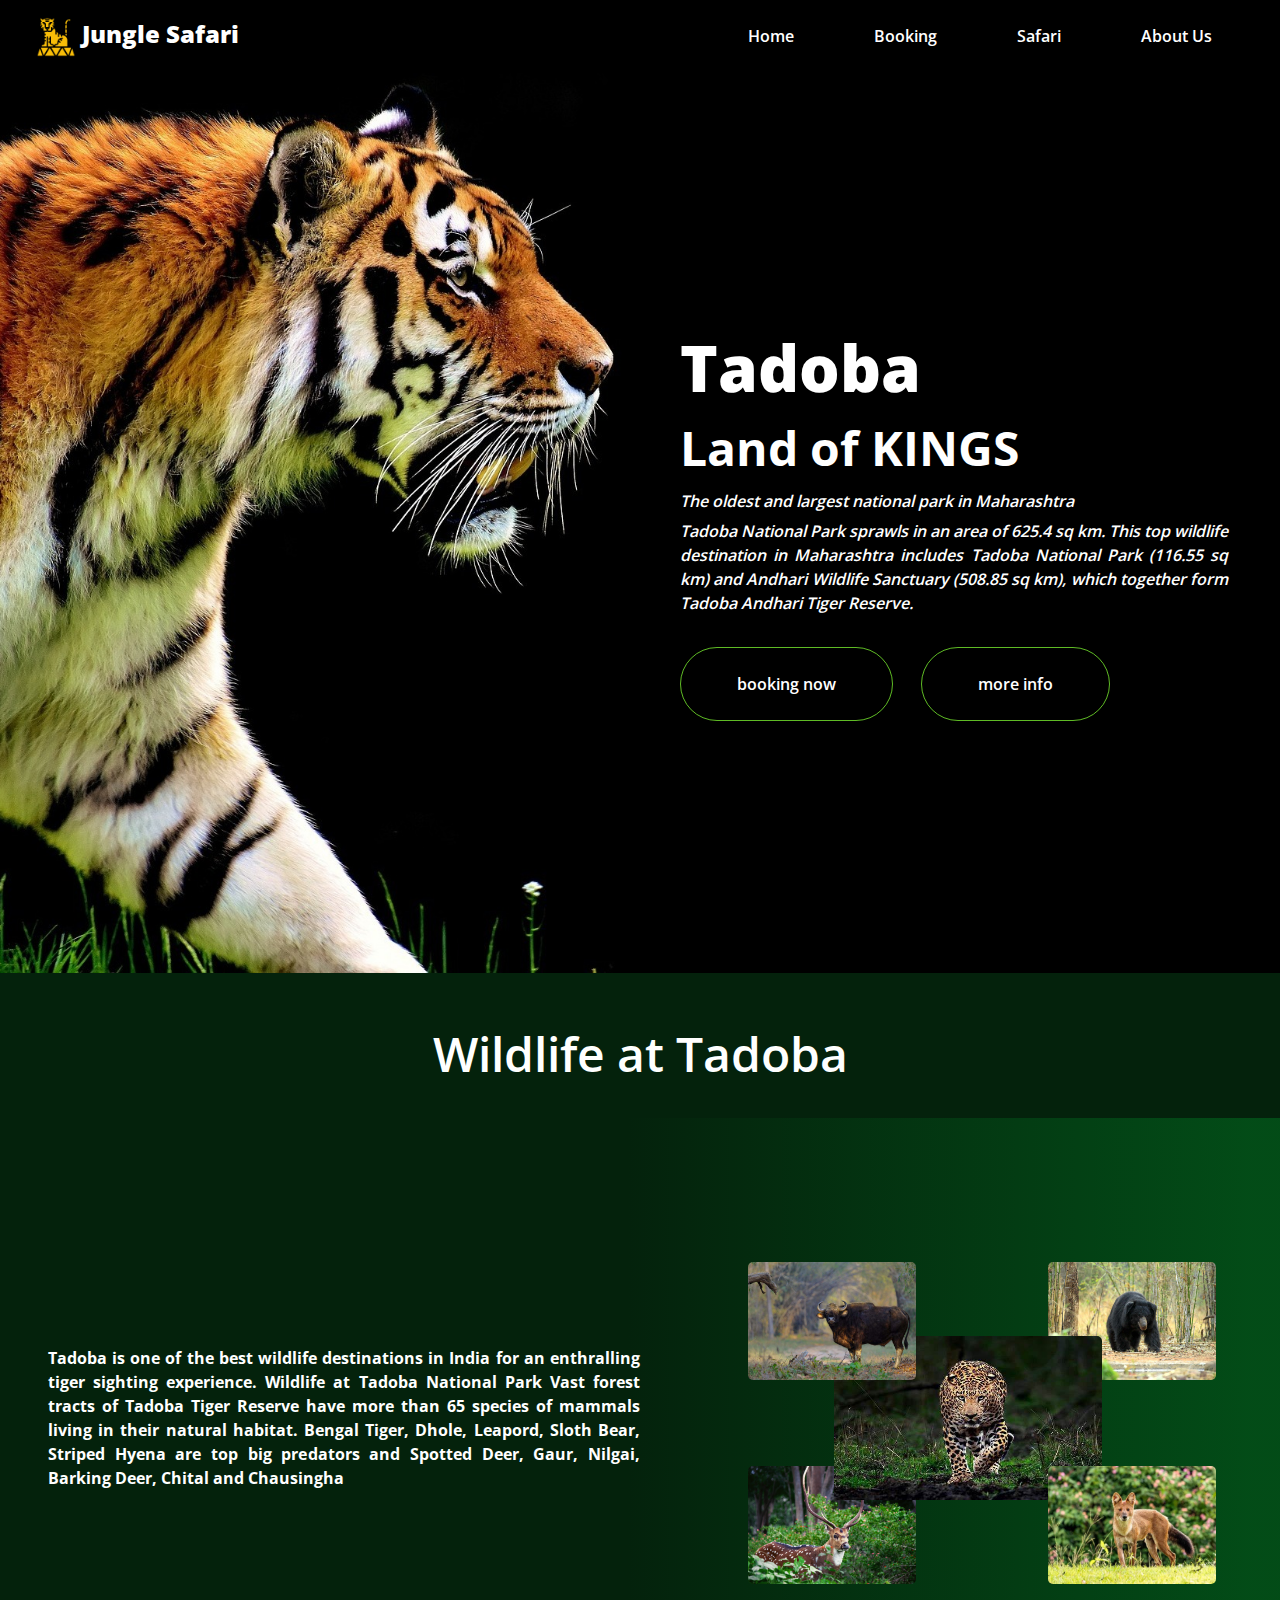
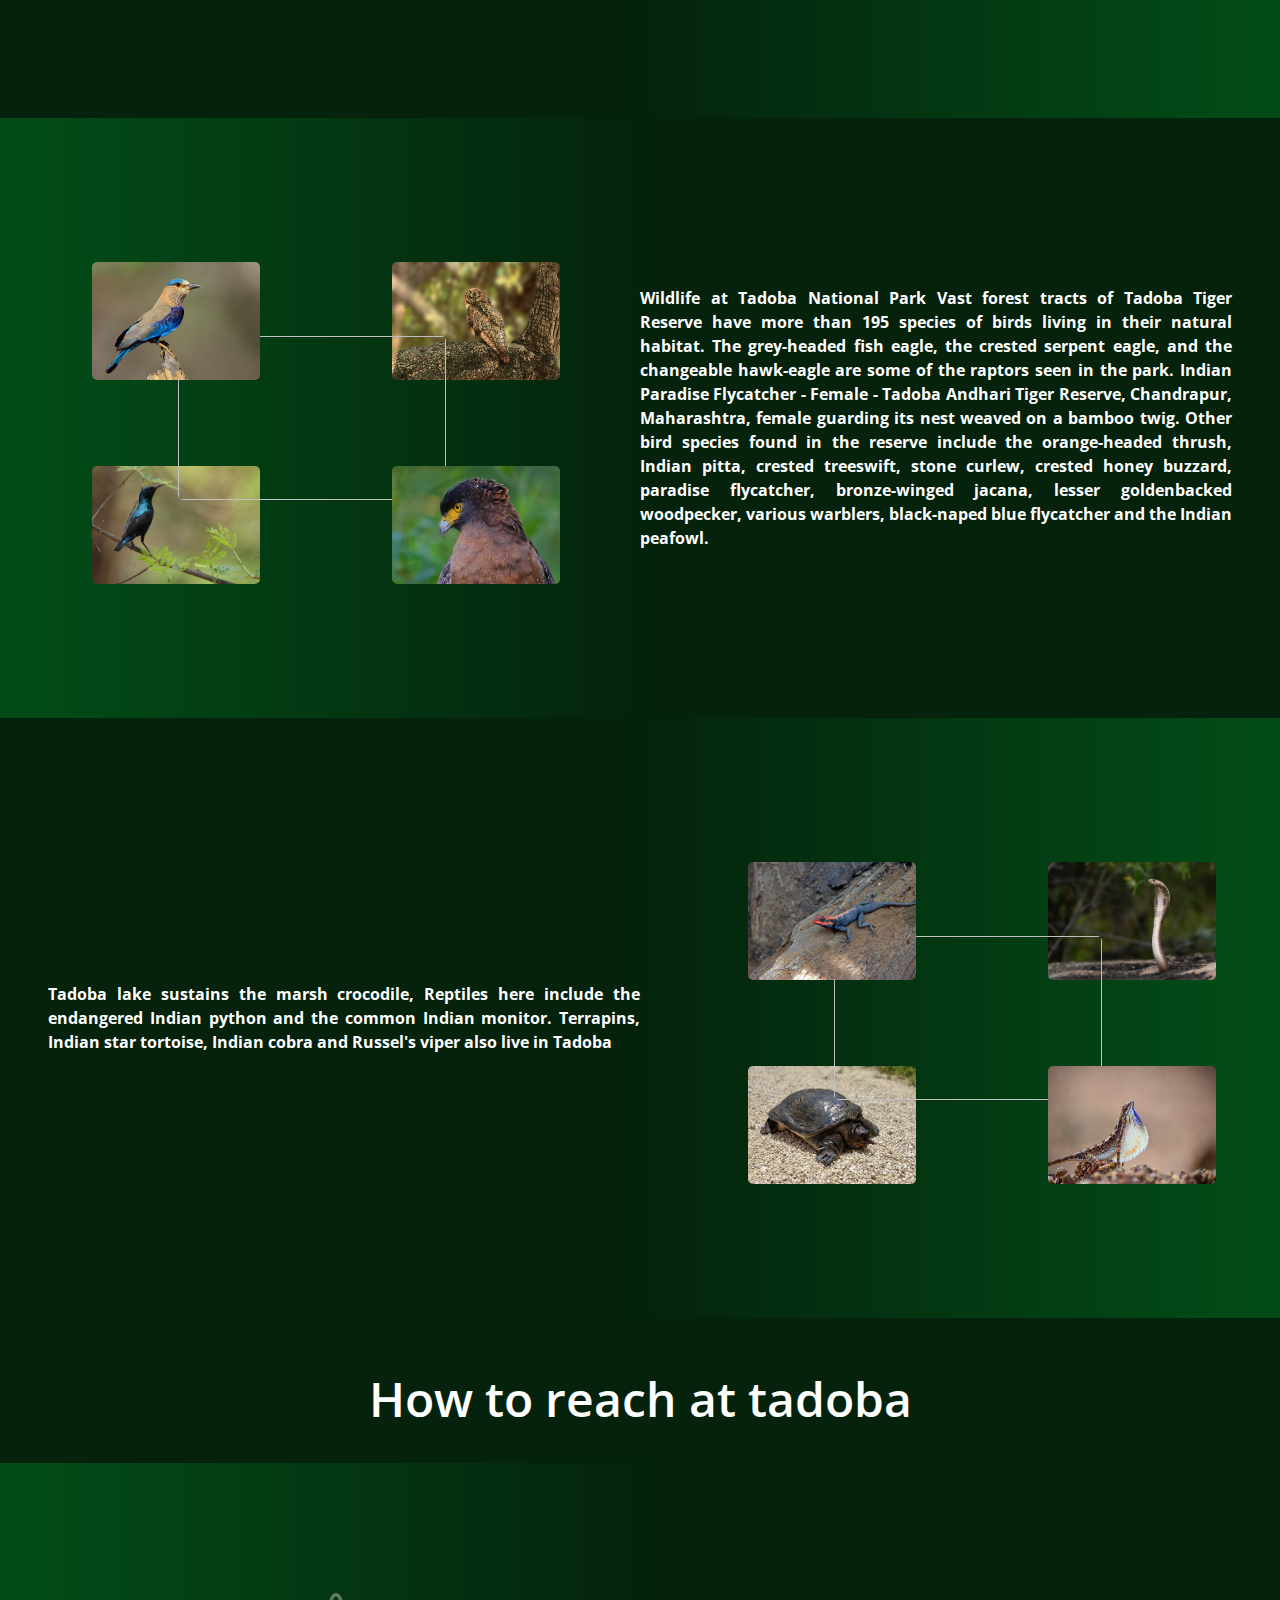
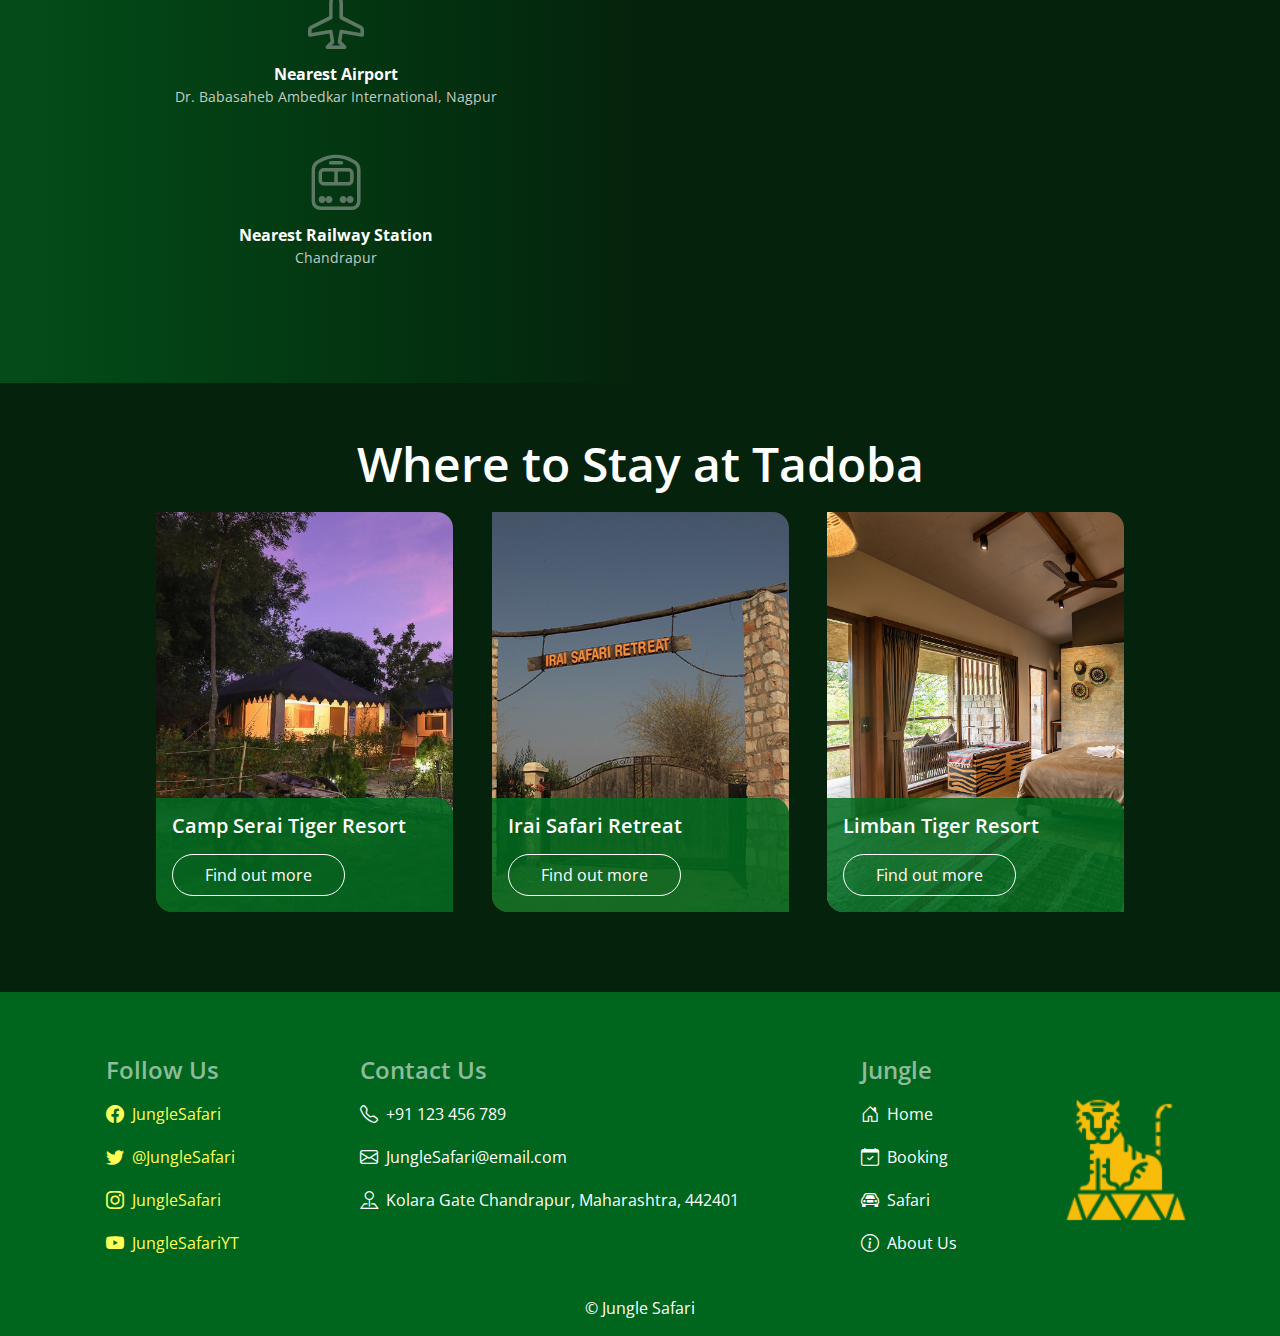
==== commit cf2688b0: "v0.1.1.3" ====
--- a/index.html
+++ b/index.html
@@ -192,40 +192,42 @@
 
     <!------------------------------------Footer---------------------------------------------------->
     <footer>
-      <div class="card-footer">
-        <div class="footer-social social-a">
-          <h6>Follow Us</h6>
-          <a href="#"><i class="bi bi-facebook"></i>JungleSafari </a>
-          <a href="#"><i class="bi bi-twitter"></i>@JungleSafari</a>
-          <a href="#"><i class="bi bi-instagram"></i>JungleSafari</a>
-          <a href="#"><i class="bi bi-youtube"></i>JungleSafariYT</a>
-        </div>
-        <div class="footer-social">
-          <h6>Contact Us</h6>
-          <a href="#"><i class="bi bi-telephone"></i>+91 123 456 789</a>
-          <a href="#"><i class="bi bi-envelope"></i>JungleSafari@email.com</a>
-          <a href="#"
-            ><i class="bi bi-pin-map"></i>Kolara Gate Chandrapur, Maharashtra,
-            442401</a
-          >
-        </div>
-        <div class="footer-social">
-          <h6>Jungle</h6>
-          <a href="#"><i class="bi bi-house-door"></i>Home</a>
-          <a href="#"><i class="bi bi-calendar-check"></i>Booking</a>
-          <a href="#"><i class="bi bi-car-front"></i>Safari</a>
-          <a href="#"><i class="bi bi-info-circle"></i>About Us</a>
-        </div>
-        <div class="img-footer">
-          <img
-            src="image/icons8-tiger-96.png"
-            alt=""
-            width="128"
-            height="128"
-          />
-        </div>
-      </div>
-      <div class="footer-copy">&copy; Jungle Safari</div>
+      <div class="container">
+        <div class="card-footer">
+          <div class="footer-social social-a">
+            <h6>Follow Us</h6>
+            <a href="#"><i class="bi bi-facebook"></i>JungleSafari </a>
+            <a href="#"><i class="bi bi-twitter"></i>@JungleSafari</a>
+            <a href="#"><i class="bi bi-instagram"></i>JungleSafari</a>
+            <a href="#"><i class="bi bi-youtube"></i>JungleSafariYT</a>
+          </div>
+          <div class="footer-social">
+            <h6>Contact Us</h6>
+            <a href="#"><i class="bi bi-telephone"></i>+91 123 456 789</a>
+            <a href="#"><i class="bi bi-envelope"></i>JungleSafari@email.com</a>
+            <a href="#"
+              ><i class="bi bi-pin-map"></i>Kolara Gate Chandrapur, Maharashtra,
+              442401</a
+            >
+          </div>
+          <div class="footer-social">
+            <h6>Jungle</h6>
+            <a href="#"><i class="bi bi-house-door"></i>Home</a>
+            <a href="#"><i class="bi bi-calendar-check"></i>Booking</a>
+            <a href="#"><i class="bi bi-car-front"></i>Safari</a>
+            <a href="#"><i class="bi bi-info-circle"></i>About Us</a>
+          </div>
+          <div class="img-footer">
+            <img
+              src="image/icons8-tiger-96.png"
+              alt=""
+              width="128"
+              height="128"
+            />
+          </div>
+        </div>
+        <div class="footer-copy">&copy; Jungle Safari</div>
+      </div>
     </footer>
   </body>
 </html>
--- a/css/style.css
+++ b/css/style.css
@@ -80,7 +80,7 @@
   justify-content: center;
   height: 100%;
   color: rgb(255, 255, 255);
-  padding: 24px 32px;
+  padding: 24px 40px;
   text-align: justify;
   animation: fadeIn 5s;
 }
@@ -94,6 +94,11 @@
   font-size: 48px;
   font-weight: 700;
 }
+.hero-txt h6 {
+  font-size: 16px;
+  font-style: italic;
+  font-weight: 600;
+}
 article {
   padding: 8px 0;
   font-size: 16px;
@@ -101,7 +106,7 @@
   font-weight: 600;
 }
 .button {
-  padding-top: 8px;
+  padding-top: 24px;
 }
 
 .button a {
@@ -273,12 +278,11 @@
 .card-box {
   display: flex;
   flex-direction: column;
-  padding: 48px 0;
+  padding: 48px 0 80px 0;
 }
 .card-box .row {
   justify-content: center;
-  column-gap: 3%;
-  padding: 16px;
+  gap: 3%;
 }
 .card-box h2 {
   color: #ffff;
@@ -286,14 +290,12 @@
   font-weight: 600;
   line-height: 65px;
   align-self: center;
-  padding-bottom: 24px;
+  padding-bottom: 8px;
 }
 
 .card-box-item {
   position: relative;
   width: 297px;
-  height: 400px;
-  margin-top: 16px;
 }
 
 .card-box-item img {
@@ -322,15 +324,11 @@
 .card-btn {
   text-decoration: none;
   display: inline-block;
-  padding: 8px 24px;
-  height: 42px;
-  width: 168px;
+  padding: 8px 32px;
   border: 1px solid #ffff;
-  background: none;
   border-radius: 40px;
   color: #ffff;
   font-size: 16px;
-  align-self: center;
 }
 .card-btn:hover {
   border: 1px solid #5fbb25;
@@ -338,28 +336,30 @@
   color: #ffff;
 }
 
+/* --------------------------------------------------------------- */
+
 footer {
+  background-color: #00661d;
+  padding: 48px 0 0 0;
+}
+.card-footer {
+  display: flex;
+  justify-content: space-between;
+}
+.footer-social {
   display: flex;
   flex-direction: column;
-  background-color: #00661d;
-  padding: 16px;
-}
-.card-footer {
-  display: flex;
-  justify-content: space-between;
-}
-.footer-social {
-  display: flex;
-  flex-direction: column;
   padding: 16px;
 }
 .footer-social a {
-  padding: 8px;
+  display: flex;
+  align-items: center;
+  font-size: 16px;
 }
 
 .footer-social i {
   padding: 8px;
-  font-size: 24px;
+  font-size: 18px;
 }
 .card-footer a {
   text-decoration: none;
@@ -384,7 +384,7 @@
   color: rgba(255, 255, 255, 0.564);
   font-size: 24px;
   font-weight: 600;
-  padding-left: 16px;
+  padding-left: 8px;
 }
 
 .address {
@@ -392,8 +392,9 @@
   color: #ffff;
 }
 .footer-copy {
-  padding: 24px;
-  align-self: center;
+  display: flex;
+  justify-content: center;
+  padding: 16px;
   color: #ffff;
 }
 /* -------------------------------animations---------------------------------------------------- */
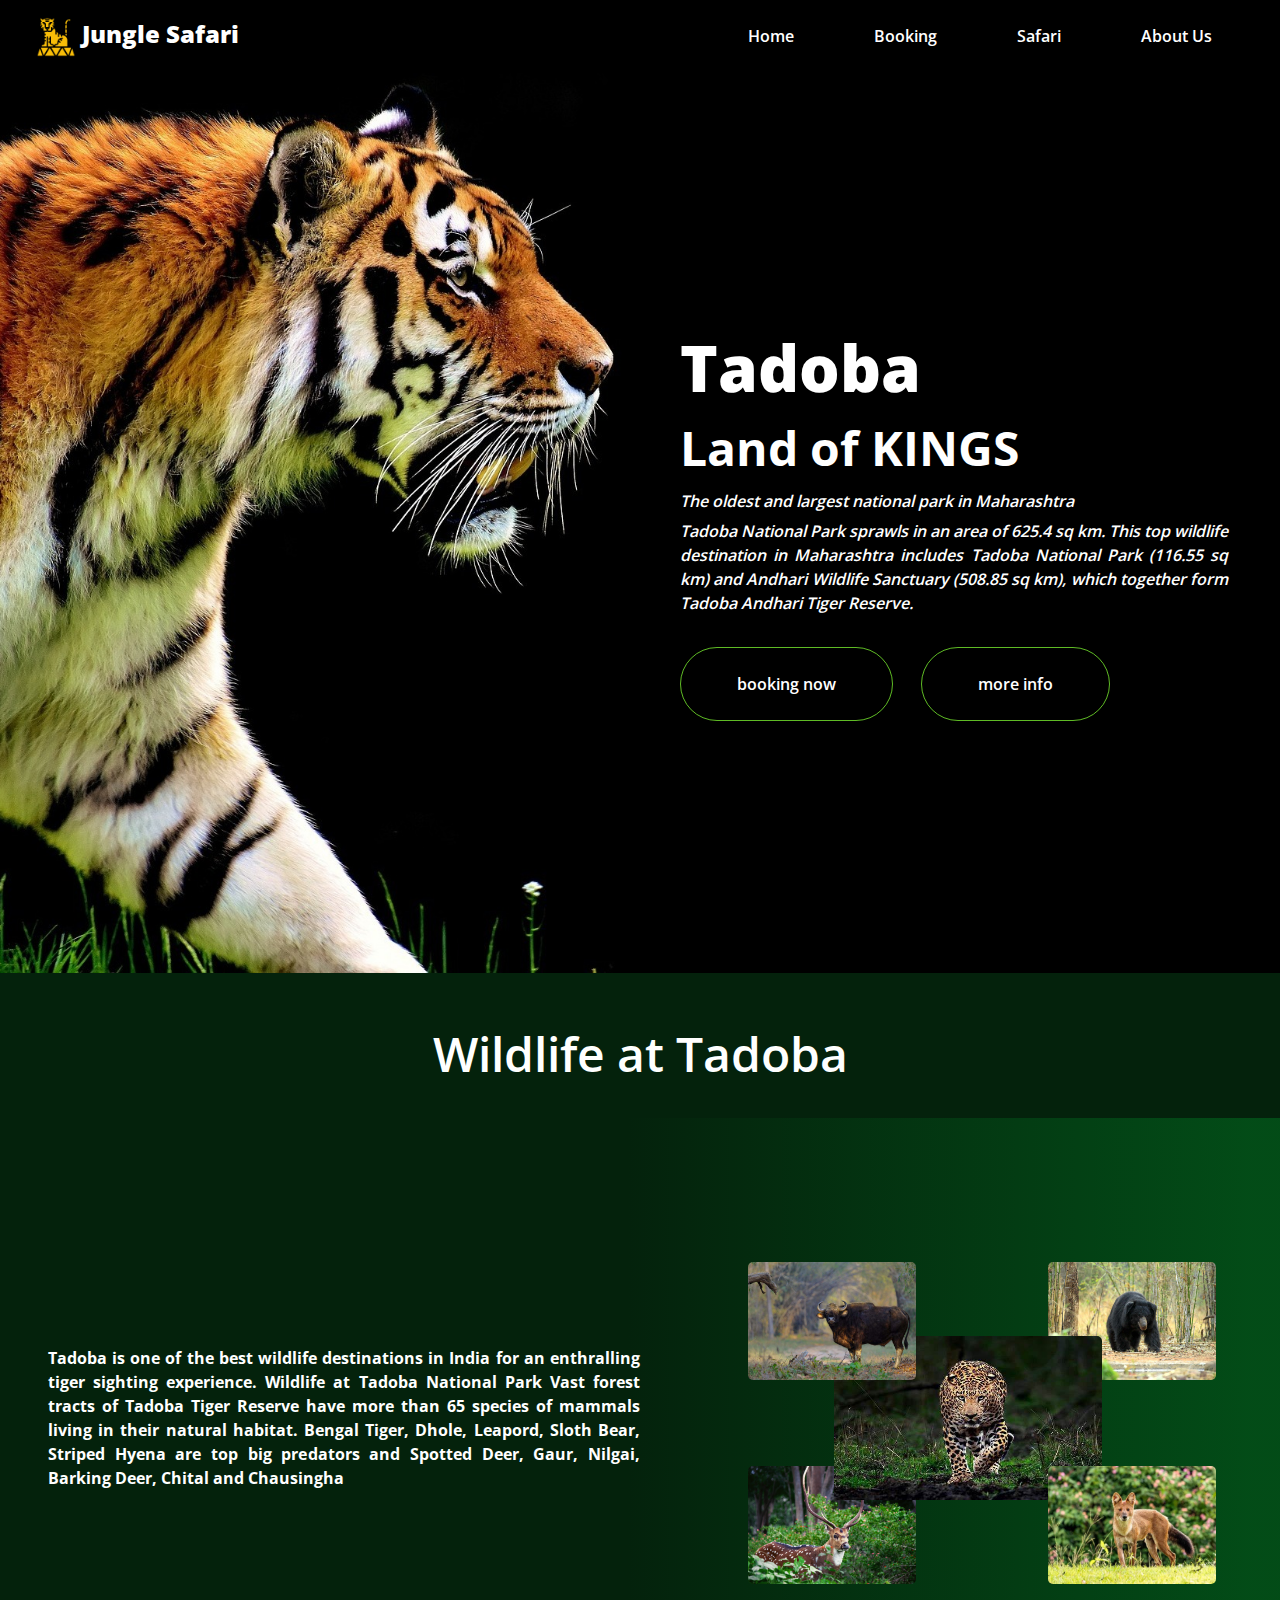
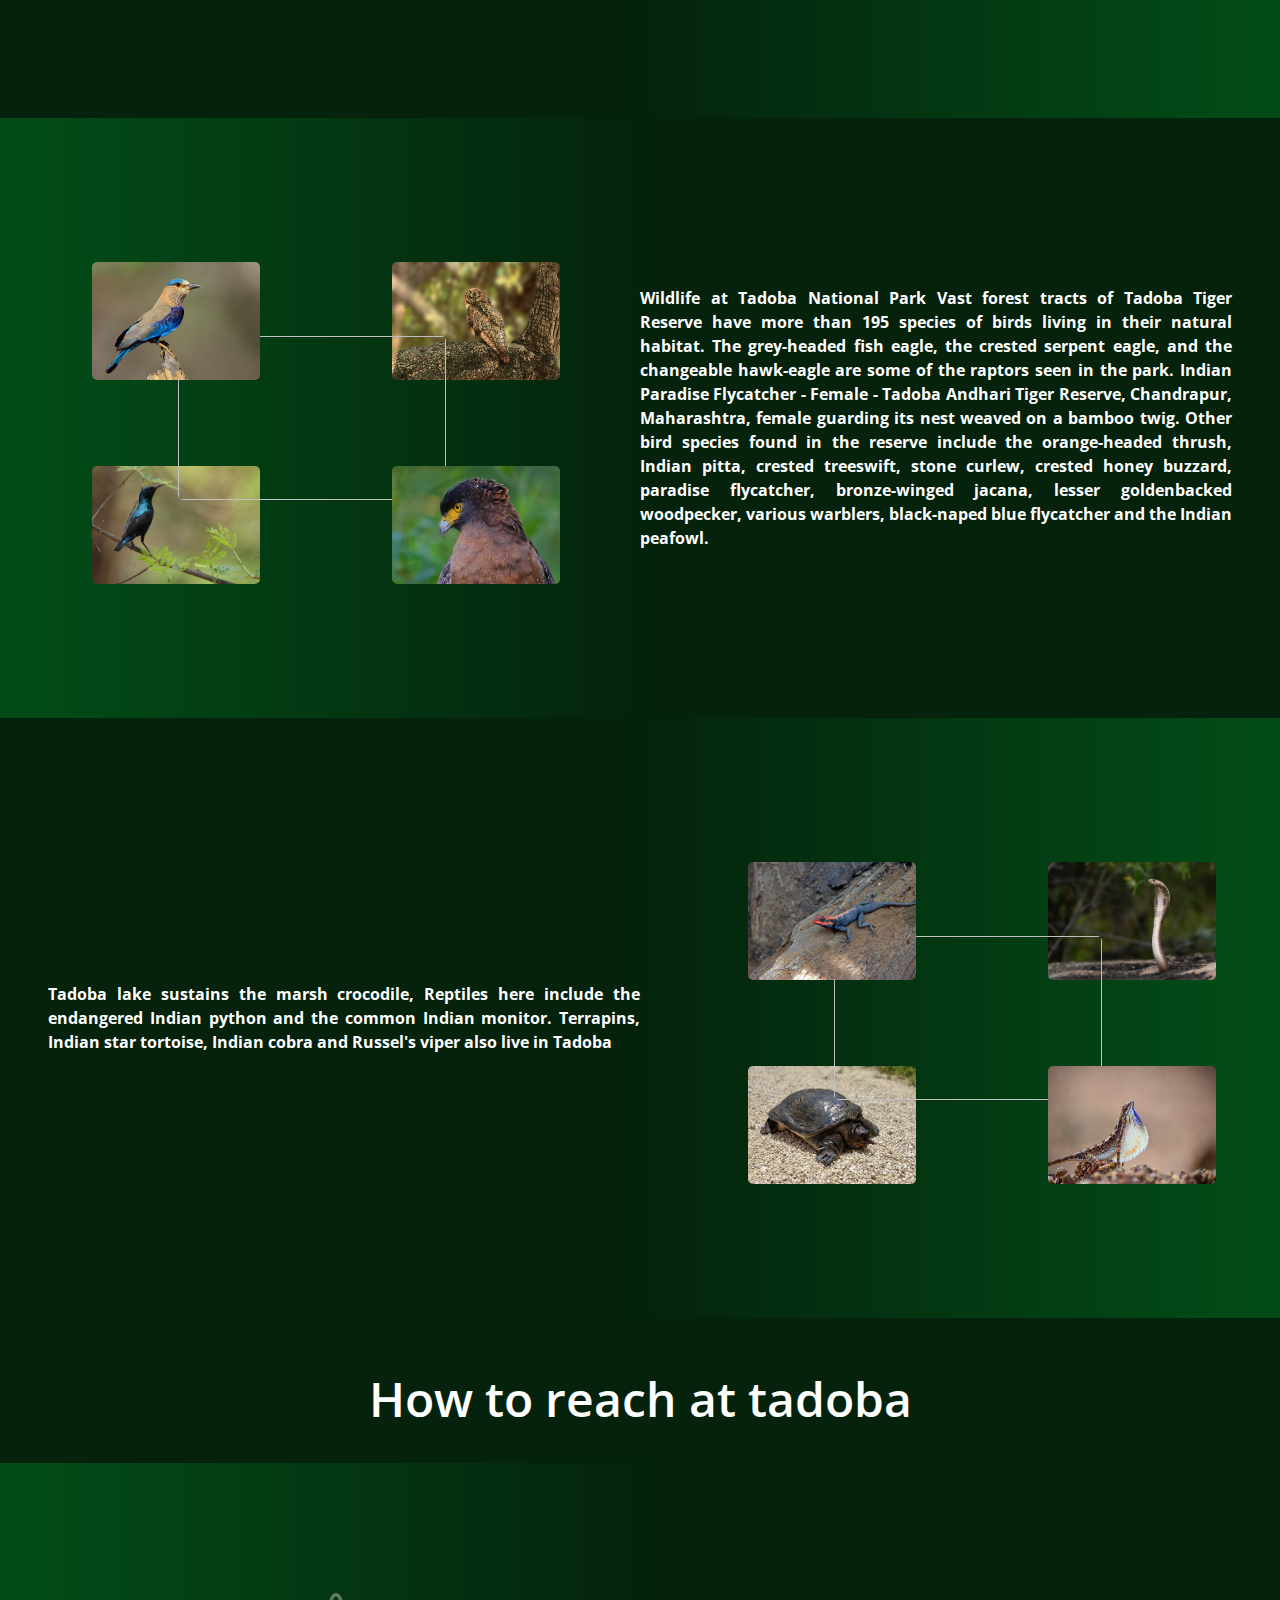
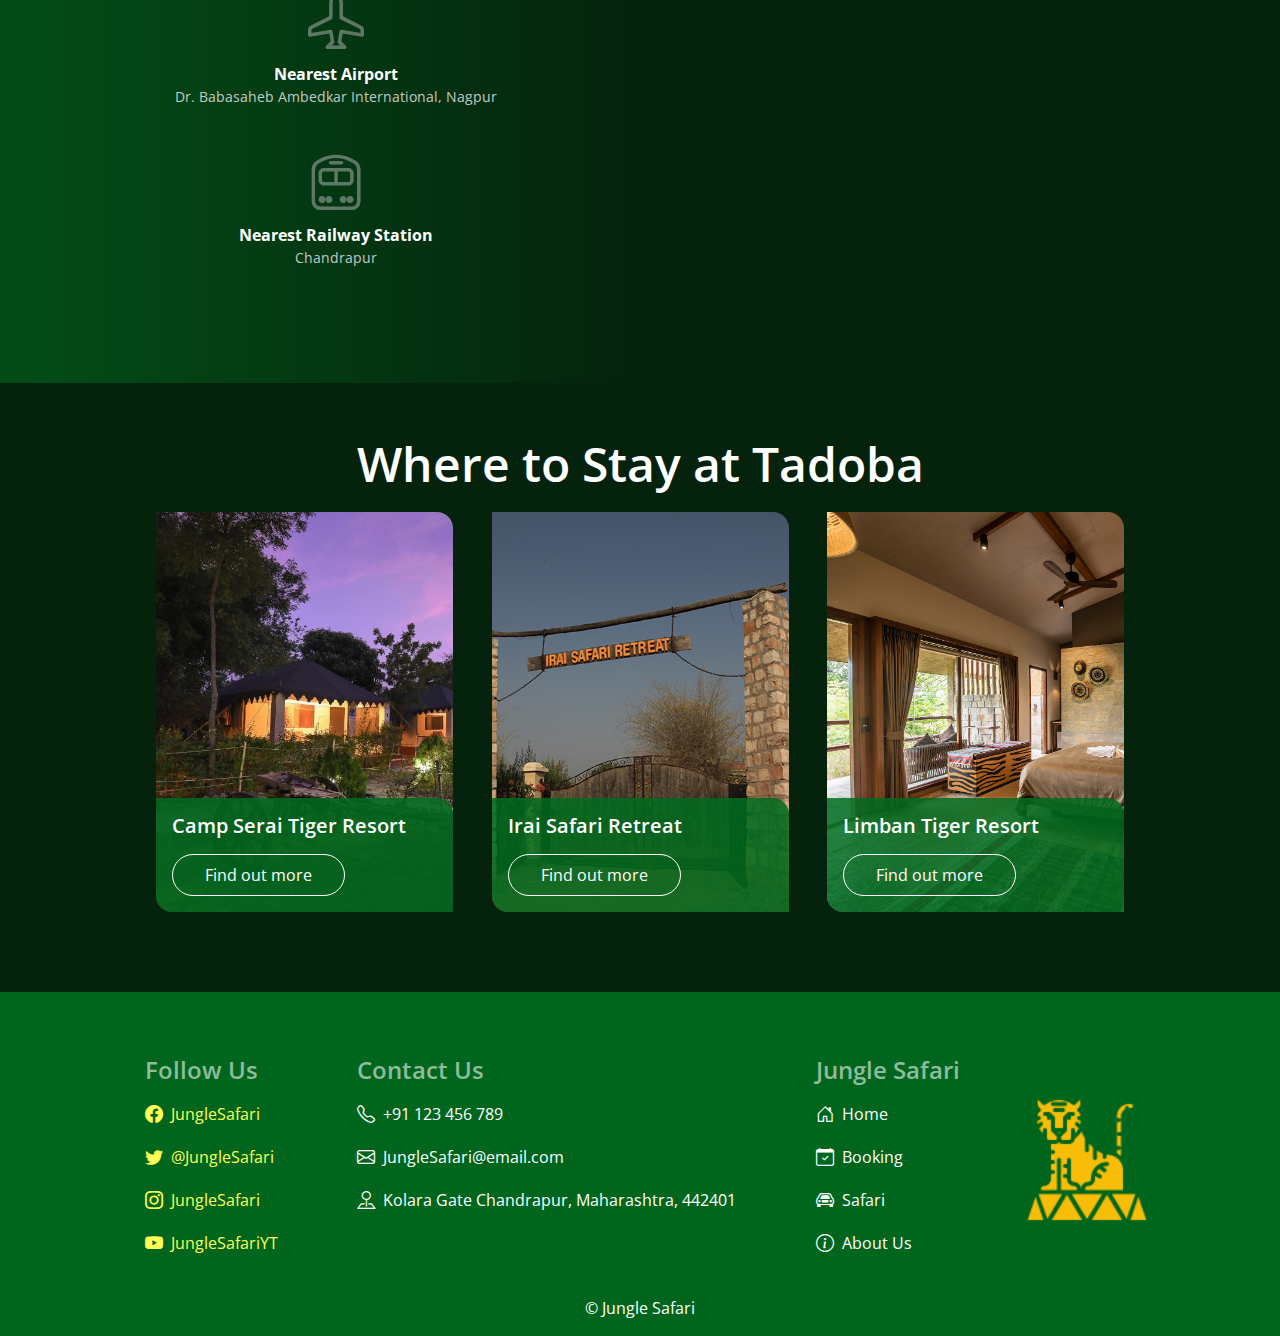
==== commit da49c101: "v0.1.1.3" ====
--- a/index.html
+++ b/index.html
@@ -211,7 +211,7 @@
             >
           </div>
           <div class="footer-social">
-            <h6>Jungle</h6>
+            <h6>Jungle Safari</h6>
             <a href="#"><i class="bi bi-house-door"></i>Home</a>
             <a href="#"><i class="bi bi-calendar-check"></i>Booking</a>
             <a href="#"><i class="bi bi-car-front"></i>Safari</a>
--- a/css/style.css
+++ b/css/style.css
@@ -344,7 +344,7 @@
 }
 .card-footer {
   display: flex;
-  justify-content: space-between;
+  justify-content: space-evenly;
 }
 .footer-social {
   display: flex;
